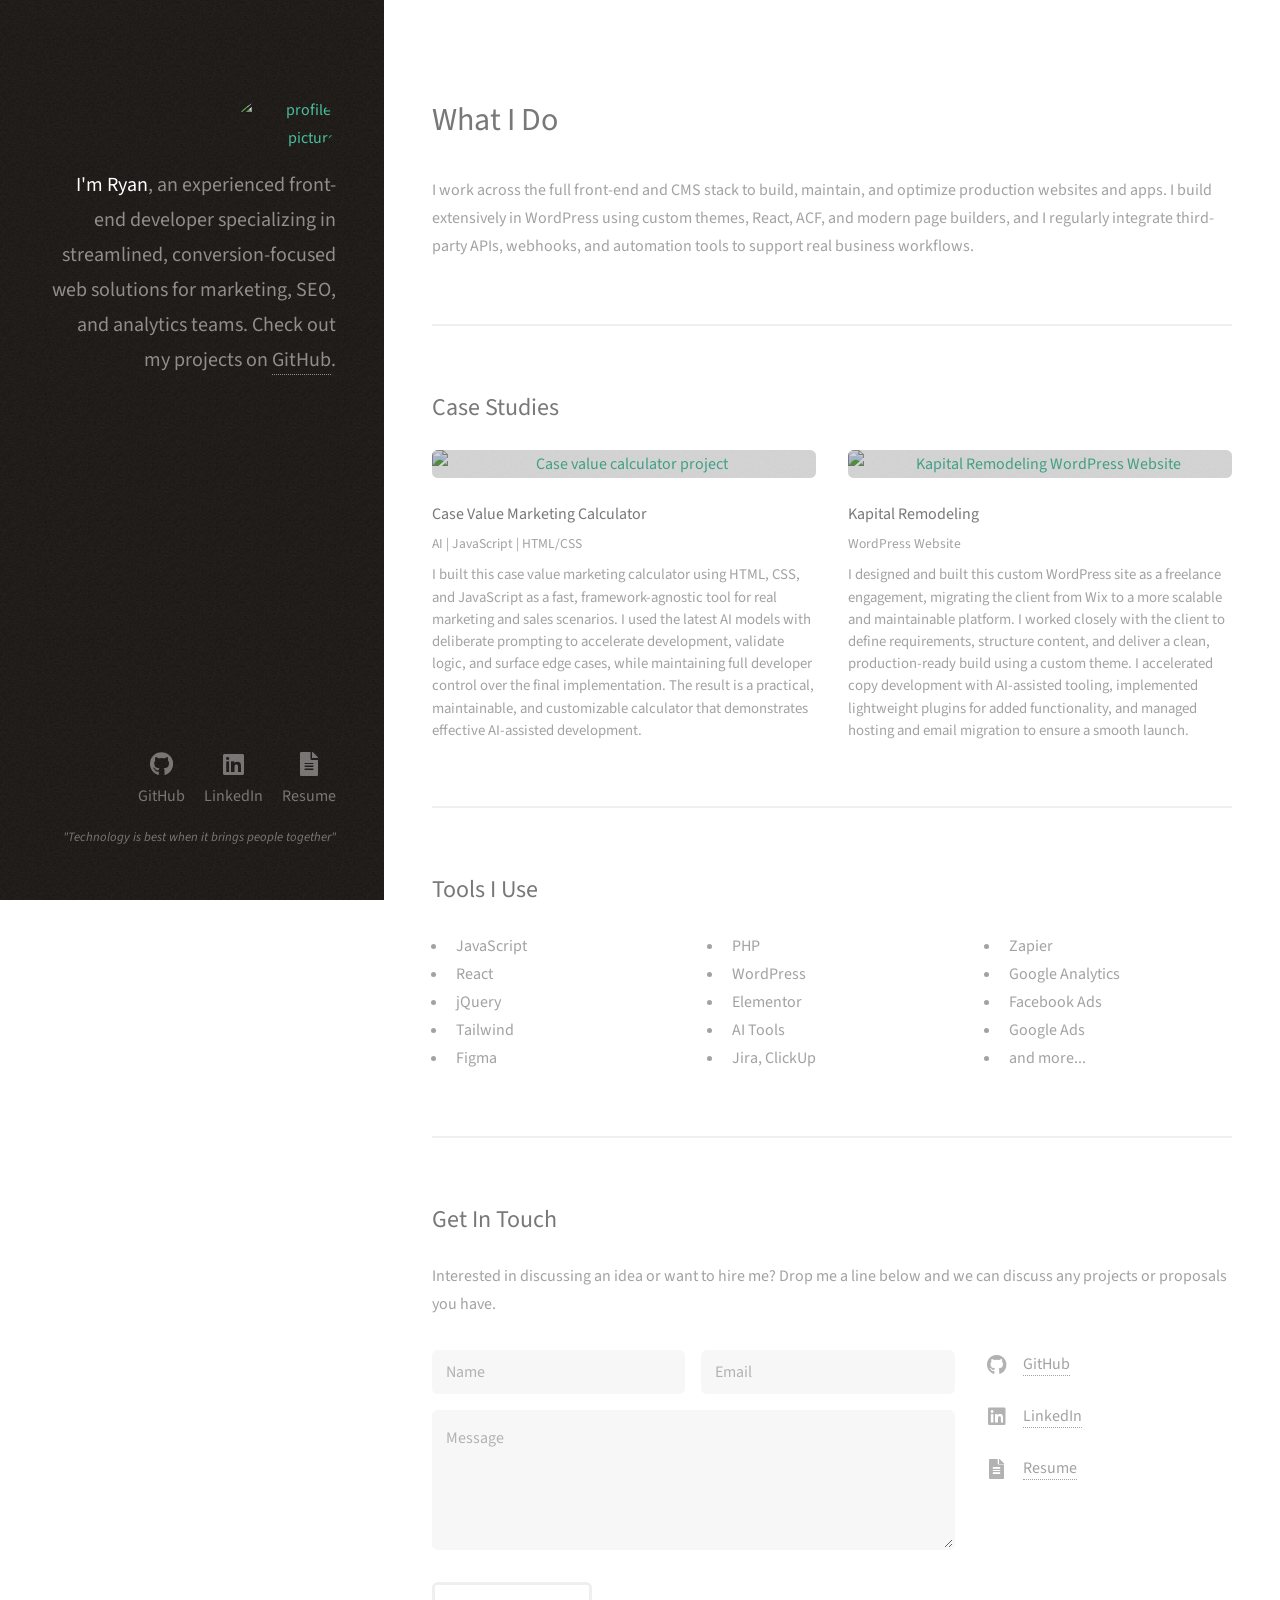
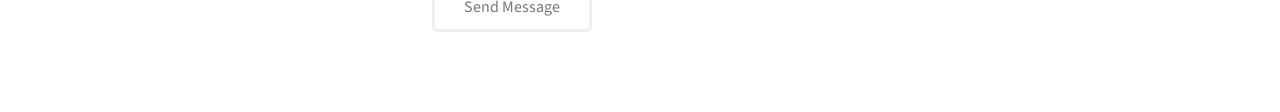
==== index.html @ 962901e9 "initial commit" ====
<!DOCTYPE HTML>
<html>
	<head>
		<title>Ryan Then | Web Development Expertise</title>
		<meta charset="utf-8" />
		<meta name="viewport" content="width=device-width, initial-scale=1, user-scalable=no" />
		<link rel="stylesheet" href="assets/css/main.css" />
	</head>
	<body class="is-preload">

	<!-- Header -->
		<header id="header">
			<div class="inner">
				<a href="#" class="image avatar"><img src="images/fulls/avatar-ryan-then.jpg" alt="profile-picture" /></a>
				<h1><strong>I'm Ryan</strong>, an experienced front-end developer specializing in streamlined, conversion-focused web solutions for marketing, SEO, and analytics teams. Check out my projects on <a href="https://github.com/RyanThen" target="_blank">GitHub</a>.</h1>
			</div>
		</header>

	<!-- Main -->
		<div id="main">

			<!-- One -->
				<section id="one">
					<header class="major">
						<h2>What I Do</h2>
					</header>
					<p>I work across the full front-end and CMS stack to build, maintain, and optimize production websites and apps. I build extensively in WordPress using custom themes, React, ACF, and modern page builders, and I regularly integrate third-party APIs, webhooks, and automation tools to support real business workflows.</p>
					<p style="display: none;">Beyond development, I collaborate closely with marketing and SEO teams, using tools like Google Analytics, Ads platforms, and CRM systems to support conversion-driven initiatives, while relying on modern design, project management, and AI tools to move quickly.</p>
					<ul style="display: none;" class="actions">
						<li><a href="#" class="button">Learn More</a></li>
					</ul>
				</section>

			<!-- Two -->
				<section id="two">
					<h2>Case Studies</h2>
					<div class="row">
						<article class="col-6 col-12-xsmall work-item case-study-item">
							<a href="projects/case-value-marketing-calculator/index.html" class="image fit thumb" target="_blank"><img src="images/projects/case-value-marketing-calc-c.jpeg" alt="Case value calculator project" /></a>
							<h3>Case Value Marketing Calculator</h3>
							<p>AI | JavaScript | HTML/CSS</p>
							<p>I built this case value marketing calculator using HTML, CSS, and JavaScript as a fast, framework-agnostic tool for real marketing and sales scenarios. I used the latest AI models with deliberate prompting to accelerate development, validate logic, and surface edge cases, while maintaining full developer control over the final implementation. The result is a practical, maintainable, and customizable calculator that demonstrates effective AI-assisted development.</p>
						</article>
						<article class="col-6 col-12-xsmall work-item case-study-item">
							<a href="https://kapitalremodeling.com/" class="image fit thumb" target="_blank"><img src="images/projects/kapital-remodeling-homepage-c.png" alt="Kapital Remodeling WordPress Website"></a>
							<h3>Kapital Remodeling</h3>
							<p>WordPress Website</p>
							<p>I designed and built this custom WordPress site as a freelance engagement, migrating the client from Wix to a more scalable and maintainable platform. I worked closely with the client to define requirements, structure content, and deliver a clean, production-ready build using a custom theme. I accelerated copy development with AI-assisted tooling, implemented lightweight plugins for added functionality, and managed hosting and email migration to ensure a smooth launch.</p>
						</article>
					</div>
				</section>

			<!-- Three -->
				<section id="three">
					<h2>Tools I Use</h2>
					<div class="row">
						<article class="col-12">
							<ul class="three-col-lg tooling-list">
								<li>JavaScript</li>
								<li>React</li>
								<li>jQuery</li>
								<li>Tailwind</li>
								<li>Figma</li>
								<li>PHP</li>
								<li>WordPress</li>
								<li>Elementor</li>
								<li>AI Tools</li>
								<li>Jira, ClickUp</li>
								<li>Zapier</li>
								<li>Google Analytics</li>
								<li>Facebook Ads</li>
								<li>Google Ads</li>
								<li>and more...</li>
							</ul>
						</article>
					</div>
				</section>

			<!-- Four -->
				<section id="four" style="display: none;">
					<h2>Recent Dev Work</h2>
					<div class="row">
						<article class="col-6 col-12-xsmall work-item recent-work-item">
							<a href="https://github.com/RyanThen/My-Garden-Care" class="image fit thumb" target="_blank"><img src="images/projects/my-garden-wordpress-c.png" alt="My Garden Custom WordPress Theme"></a>
							<h3>My Garden Care</h3>
							<p>PHP | HTML5 | CSS3 | JS | APIs | ACF</p>
						</article>
					</div>
					<ul class="actions">
						<li><a href="https://github.com/RyanThen/" class="button" target="_blank">View My GitHub Profile</a></li>
					</ul>
				</section>

			<!-- Five -->
				<section id="five">
					<h2>Get In Touch</h2>
					<p>Interested in discussing an idea or want to hire me? Drop me a line below and we can discuss any projects or proposals you have.</p>
					<div class="row">
						<div class="col-8 col-12-small">
							<form method="post" action="#">
								<div class="row gtr-uniform gtr-50">
									<div class="col-6 col-12-xsmall"><input type="text" name="name" id="name" placeholder="Name" /></div>
									<div class="col-6 col-12-xsmall"><input type="email" name="email" id="email" placeholder="Email" /></div>
									<div class="col-12"><textarea name="message" id="message" placeholder="Message" rows="4"></textarea></div>
								</div>
							</form>
							<ul class="actions">
								<li><input type="submit" value="Send Message" /></li>
							</ul>
						</div>
						<div class="col-4 col-12-small">
							<ul class="labeled-icons">
								<li>
									<h3 class="icon brands fa-github"><span class="label">GitHub</span></h3>
									<a href="https://github.com/RyanThen" target="_blank">GitHub</a>
								</li>
								<li>
									<h3 class="icon brands fa-linkedin"><span class="label">LindedIn</span></h3>
									<a href="https://www.linkedin.com/in/ryan-then-0b850393/" target="_blank">LinkedIn</a>
								</li>
								<li>
									<h3 class="icon solid fa-file-alt"><span class="label">Resume</span></h3>
									<a href="images/pdf/Ryan-Then-Resume-For-Web.pdf" target="_blank">Resume</a>
								</li>
							</ul>
						</div>
					</div>
				</section>

		</div>

	<!-- Footer -->
		<footer id="footer">
			<div class="inner">
				<ul class="icons">
					<li><a href="https://github.com/RyanThen" class="icon brands fa-github" target="_blank"><span class="label">GitHub</span></a></li>
					<li><a href="https://www.linkedin.com/in/ryan-then-0b850393/" class="icon brands fa-linkedin" target="_blank"><span class="label">LinkedIn</span></a></li>
					<li><a href="images/pdf/Ryan-Then-Resume-For-Web.pdf" class="icon solid fa-file-alt" target="_blank"><span class="label">Resume</span></a></li>
				</ul>
				<ul class="copyright">
					<li><em>"Technology is best when it brings people together"</em></li>
					<li style="display: none;">&copy; Ryan Then</li>
					<li style="display: none;">View my <a href="/business-card/" target="_blank">digital business card</a></li>
				</ul>
			</div>
		</footer>

	<!-- Scripts -->
		<script src="assets/js/jquery.min.js"></script>
		<script src="assets/js/jquery.poptrox.min.js"></script>
		<script src="assets/js/browser.min.js"></script>
		<script src="assets/js/breakpoints.min.js"></script>
		<script src="assets/js/util.js"></script>
		<script src="assets/js/main.js"></script>

	</body>
</html>
---- assets/css/main.css ----
@import url("fontawesome-all.min.css");
@import url("https://fonts.googleapis.com/css?family=Source+Sans+Pro:400,400italic");

/*
	Strata by HTML5 UP
	html5up.net | @ajlkn
	Free for personal and commercial use under the CCA 3.0 license (html5up.net/license)
*/

html, body, div, span, applet, object,
iframe, h1, h2, h3, h4, h5, h6, p, blockquote,
pre, a, abbr, acronym, address, big, cite,
code, del, dfn, em, img, ins, kbd, q, s, samp,
small, strike, strong, sub, sup, tt, var, b,
u, i, center, dl, dt, dd, ol, ul, li, fieldset,
form, label, legend, table, caption, tbody,
tfoot, thead, tr, th, td, article, aside,
canvas, details, embed, figure, figcaption,
footer, header, hgroup, menu, nav, output, ruby,
section, summary, time, mark, audio, video {
	margin: 0;
	padding: 0;
	border: 0;
	font-size: 100%;
	font: inherit;
	vertical-align: baseline;}

article, aside, details, figcaption, figure,
footer, header, hgroup, menu, nav, section {
	display: block;}

body {
	line-height: 1;
}

ol, ul {
	list-style: none;
}

blockquote, q {
	quotes: none;
}

	blockquote:before, blockquote:after, q:before, q:after {
		content: '';
		content: none;
	}

table {
	border-collapse: collapse;
	border-spacing: 0;
}

body {
	-webkit-text-size-adjust: none;
}

mark {
	background-color: transparent;
	color: inherit;
}

input::-moz-focus-inner {
	border: 0;
	padding: 0;
}

input, select, textarea {
	-moz-appearance: none;
	-webkit-appearance: none;
	-ms-appearance: none;
	appearance: none;
}

/* Basic */

	html {
		box-sizing: border-box;
	}

	*, *:before, *:after {
		box-sizing: inherit;
	}

	body {
		background: #fff;
	}

		body.is-preload *, body.is-preload *:before, body.is-preload *:after {
			-moz-animation: none !important;
			-webkit-animation: none !important;
			-ms-animation: none !important;
			animation: none !important;
			-moz-transition: none !important;
			-webkit-transition: none !important;
			-ms-transition: none !important;
			transition: none !important;
		}

	body, input, select, textarea {
		color: #a2a2a2;
		font-family: "Source Sans Pro", Helvetica, sans-serif;
		font-size: 16pt;
		font-weight: 400;
		line-height: 1.75em;
	}

	a {
		-moz-transition: color 0.2s ease-in-out, border-color 0.2s ease-in-out;
		-webkit-transition: color 0.2s ease-in-out, border-color 0.2s ease-in-out;
		-ms-transition: color 0.2s ease-in-out, border-color 0.2s ease-in-out;
		transition: color 0.2s ease-in-out, border-color 0.2s ease-in-out;
		border-bottom: dotted 1px;
		color: #49bf9d;
		text-decoration: none;
	}

		a:hover {
			border-bottom-color: transparent;
			color: #49bf9d !important;
			text-decoration: none;
		}

	strong, b {
		color: #787878;
		font-weight: 400;
	}

	em, i {
		font-style: italic;
	}

	p {
		margin: 0 0 2em 0;
	}

	h1, h2, h3, h4, h5, h6 {
		color: #787878;
		font-weight: 400;
		line-height: 1em;
		margin: 0 0 1em 0;
	}

		h1 a, h2 a, h3 a, h4 a, h5 a, h6 a {
			color: inherit;
			text-decoration: none;
		}

	h1 {
		font-size: 2em;
		line-height: 1.5em;
	}

	h2 {
		font-size: 1.5em;
		line-height: 1.5em;
	}

	h3 {
		font-size: 1.25em;
		line-height: 1.5em;
	}

	h4 {
		font-size: 1.1em;
		line-height: 1.5em;
	}

	h5 {
		font-size: 0.9em;
		line-height: 1.5em;
	}

	h6 {
		font-size: 0.7em;
		line-height: 1.5em;
	}

	sub {
		font-size: 0.8em;
		position: relative;
		top: 0.5em;
	}

	sup {
		font-size: 0.8em;
		position: relative;
		top: -0.5em;
	}

	hr {
		border: 0;
		border-bottom: solid 2px #efefef;
		margin: 2em 0;
	}

		hr.major {
			margin: 3em 0;
		}

	blockquote {
		border-left: solid 6px #efefef;
		font-style: italic;
		margin: 0 0 2em 0;
		padding: 0.5em 0 0.5em 1.5em;
	}

	code {
		background: #f7f7f7;
		border-radius: 0.35em;
		border: solid 2px #efefef;
		font-family: "Courier New", monospace;
		font-size: 0.9em;
		margin: 0 0.25em;
		padding: 0.25em 0.65em;
	}

	pre {
		-webkit-overflow-scrolling: touch;
		font-family: "Courier New", monospace;
		font-size: 0.9em;
		margin: 0 0 2em 0;
	}

		pre code {
			display: block;
			line-height: 1.75em;
			padding: 1em 1.5em;
			overflow-x: auto;
		}

	.align-left {
		text-align: left;
	}

	.align-center {
		text-align: center;
	}

	.align-right {
		text-align: right;
	}

/* Container */

	.container {
		margin: 0 auto;
		max-width: calc(100% - 4em);
		width: 100%;
	}

		.container.xsmall {
			width: 25%;
		}

		.container.small {
			width: 50%;
		}

		.container.medium {
			width: 75%;
		}

		.container.large {
			width: 125%;
		}

		.container.xlarge {
			width: 150%;
		}

		.container.max {
			width: 100%;
		}

		@media screen and (max-width: 980px) {

			.container {
				width: 100% !important;
				max-width: 100% !important;
			}

		}

		@media screen and (max-width: 480px) {

			.container {
				max-width: calc(100% - 3em);
			}

		}

/* Row */

	.row {
		display: flex;
		flex-wrap: wrap;
		box-sizing: border-box;
		align-items: stretch;
	}

		.row > * {
			box-sizing: border-box;
		}

		.row.gtr-uniform > * > :last-child {
			margin-bottom: 0;
		}

		.row.aln-left {
			justify-content: flex-start;
		}

		.row.aln-center {
			justify-content: center;
		}

		.row.aln-right {
			justify-content: flex-end;
		}

		.row.aln-top {
			align-items: flex-start;
		}

		.row.aln-middle {
			align-items: center;
		}

		.row.aln-bottom {
			align-items: flex-end;
		}

		.row > .imp {
			order: -1;
		}

		.row > .col-1 {
			width: 8.33333%;
		}

		.row > .off-1 {
			margin-left: 8.33333%;
		}

		.row > .col-2 {
			width: 16.66667%;
		}

		.row > .off-2 {
			margin-left: 16.66667%;
		}

		.row > .col-3 {
			width: 25%;
		}

		.row > .off-3 {
			margin-left: 25%;
		}

		.row > .col-4 {
			width: 33.33333%;
		}

		.row > .off-4 {
			margin-left: 33.33333%;
		}

		.row > .col-5 {
			width: 41.66667%;
		}

		.row > .off-5 {
			margin-left: 41.66667%;
		}

		.row > .col-6 {
			width: 50%;
		}

		.row > .off-6 {
			margin-left: 50%;
		}

		.row > .col-7 {
			width: 58.33333%;
		}

		.row > .off-7 {
			margin-left: 58.33333%;
		}

		.row > .col-8 {
			width: 66.66667%;
		}

		.row > .off-8 {
			margin-left: 66.66667%;
		}

		.row > .col-9 {
			width: 75%;
		}

		.row > .off-9 {
			margin-left: 75%;
		}

		.row > .col-10 {
			width: 83.33333%;
		}

		.row > .off-10 {
			margin-left: 83.33333%;
		}

		.row > .col-11 {
			width: 91.66667%;
		}

		.row > .off-11 {
			margin-left: 91.66667%;
		}

		.row > .col-12 {
			width: 100%;
		}

		.row > .off-12 {
			margin-left: 100%;
		}

		.row.gtr-0 {
			margin-top: 0;
			margin-left: 0em;
		}

			.row.gtr-0 > * {
				padding: 0 0 0 0em;
			}

			.row.gtr-0.gtr-uniform {
				margin-top: 0em;
			}

				.row.gtr-0.gtr-uniform > * {
					padding-top: 0em;
				}

		.row.gtr-25 {
			margin-top: 0;
			margin-left: -0.625em;
		}

			.row.gtr-25 > * {
				padding: 0 0 0 0.625em;
			}

			.row.gtr-25.gtr-uniform {
				margin-top: -0.625em;
			}

				.row.gtr-25.gtr-uniform > * {
					padding-top: 0.625em;
				}

		.row.gtr-50 {
			margin-top: 0;
			margin-left: -1.25em;
		}

			.row.gtr-50 > * {
				padding: 0 0 0 1.25em;
			}

			.row.gtr-50.gtr-uniform {
				margin-top: -1.25em;
			}

				.row.gtr-50.gtr-uniform > * {
					padding-top: 1.25em;
				}

		.row {
			margin-top: 0;
			margin-left: -2.5em;
		}

			.row > * {
				padding: 0 0 0 2.5em;
			}

			.row.gtr-uniform {
				margin-top: -2.5em;
			}

				.row.gtr-uniform > * {
					padding-top: 2.5em;
				}

		.row.gtr-150 {
			margin-top: 0;
			margin-left: -3.75em;
		}

			.row.gtr-150 > * {
				padding: 0 0 0 3.75em;
			}

			.row.gtr-150.gtr-uniform {
				margin-top: -3.75em;
			}

				.row.gtr-150.gtr-uniform > * {
					padding-top: 3.75em;
				}

		.row.gtr-200 {
			margin-top: 0;
			margin-left: -5em;
		}

			.row.gtr-200 > * {
				padding: 0 0 0 5em;
			}

			.row.gtr-200.gtr-uniform {
				margin-top: -5em;
			}

				.row.gtr-200.gtr-uniform > * {
					padding-top: 5em;
				}

		@media screen and (max-width: 1800px) {

			.row {
				display: flex;
				flex-wrap: wrap;
				box-sizing: border-box;
				align-items: stretch;
			}

				.row > * {
					box-sizing: border-box;
				}

				.row.gtr-uniform > * > :last-child {
					margin-bottom: 0;
				}

				.row.aln-left {
					justify-content: flex-start;
				}

				.row.aln-center {
					justify-content: center;
				}

				.row.aln-right {
					justify-content: flex-end;
				}

				.row.aln-top {
					align-items: flex-start;
				}

				.row.aln-middle {
					align-items: center;
				}

				.row.aln-bottom {
					align-items: flex-end;
				}

				.row > .imp-xlarge {
					order: -1;
				}

				.row > .col-1-xlarge {
					width: 8.33333%;
				}

				.row > .off-1-xlarge {
					margin-left: 8.33333%;
				}

				.row > .col-2-xlarge {
					width: 16.66667%;
				}

				.row > .off-2-xlarge {
					margin-left: 16.66667%;
				}

				.row > .col-3-xlarge {
					width: 25%;
				}

				.row > .off-3-xlarge {
					margin-left: 25%;
				}

				.row > .col-4-xlarge {
					width: 33.33333%;
				}

				.row > .off-4-xlarge {
					margin-left: 33.33333%;
				}

				.row > .col-5-xlarge {
					width: 41.66667%;
				}

				.row > .off-5-xlarge {
					margin-left: 41.66667%;
				}

				.row > .col-6-xlarge {
					width: 50%;
				}

				.row > .off-6-xlarge {
					margin-left: 50%;
				}

				.row > .col-7-xlarge {
					width: 58.33333%;
				}

				.row > .off-7-xlarge {
					margin-left: 58.33333%;
				}

				.row > .col-8-xlarge {
					width: 66.66667%;
				}

				.row > .off-8-xlarge {
					margin-left: 66.66667%;
				}

				.row > .col-9-xlarge {
					width: 75%;
				}

				.row > .off-9-xlarge {
					margin-left: 75%;
				}

				.row > .col-10-xlarge {
					width: 83.33333%;
				}

				.row > .off-10-xlarge {
					margin-left: 83.33333%;
				}

				.row > .col-11-xlarge {
					width: 91.66667%;
				}

				.row > .off-11-xlarge {
					margin-left: 91.66667%;
				}

				.row > .col-12-xlarge {
					width: 100%;
				}

				.row > .off-12-xlarge {
					margin-left: 100%;
				}

				.row.gtr-0 {
					margin-top: 0;
					margin-left: 0em;
				}

					.row.gtr-0 > * {
						padding: 0 0 0 0em;
					}

					.row.gtr-0.gtr-uniform {
						margin-top: 0em;
					}

						.row.gtr-0.gtr-uniform > * {
							padding-top: 0em;
						}

				.row.gtr-25 {
					margin-top: 0;
					margin-left: -0.625em;
				}

					.row.gtr-25 > * {
						padding: 0 0 0 0.625em;
					}

					.row.gtr-25.gtr-uniform {
						margin-top: -0.625em;
					}

						.row.gtr-25.gtr-uniform > * {
							padding-top: 0.625em;
						}

				.row.gtr-50 {
					margin-top: 0;
					margin-left: -1.25em;
				}

					.row.gtr-50 > * {
						padding: 0 0 0 1.25em;
					}

					.row.gtr-50.gtr-uniform {
						margin-top: -1.25em;
					}

						.row.gtr-50.gtr-uniform > * {
							padding-top: 1.25em;
						}

				.row {
					margin-top: 0;
					margin-left: -2.5em;
				}

					.row > * {
						padding: 0 0 0 2.5em;
					}

					.row.gtr-uniform {
						margin-top: -2.5em;
					}

						.row.gtr-uniform > * {
							padding-top: 2.5em;
						}

				.row.gtr-150 {
					margin-top: 0;
					margin-left: -3.75em;
				}

					.row.gtr-150 > * {
						padding: 0 0 0 3.75em;
					}

					.row.gtr-150.gtr-uniform {
						margin-top: -3.75em;
					}

						.row.gtr-150.gtr-uniform > * {
							padding-top: 3.75em;
						}

				.row.gtr-200 {
					margin-top: 0;
					margin-left: -5em;
				}

					.row.gtr-200 > * {
						padding: 0 0 0 5em;
					}

					.row.gtr-200.gtr-uniform {
						margin-top: -5em;
					}

						.row.gtr-200.gtr-uniform > * {
							padding-top: 5em;
						}

		}

		@media screen and (max-width: 1280px) {

			.row {
				display: flex;
				flex-wrap: wrap;
				box-sizing: border-box;
				align-items: stretch;
			}

				.row > * {
					box-sizing: border-box;
				}

				.row.gtr-uniform > * > :last-child {
					margin-bottom: 0;
				}

				.row.aln-left {
					justify-content: flex-start;
				}

				.row.aln-center {
					justify-content: center;
				}

				.row.aln-right {
					justify-content: flex-end;
				}

				.row.aln-top {
					align-items: flex-start;
				}

				.row.aln-middle {
					align-items: center;
				}

				.row.aln-bottom {
					align-items: flex-end;
				}

				.row > .imp-large {
					order: -1;
				}

				.row > .col-1-large {
					width: 8.33333%;
				}

				.row > .off-1-large {
					margin-left: 8.33333%;
				}

				.row > .col-2-large {
					width: 16.66667%;
				}

				.row > .off-2-large {
					margin-left: 16.66667%;
				}

				.row > .col-3-large {
					width: 25%;
				}

				.row > .off-3-large {
					margin-left: 25%;
				}

				.row > .col-4-large {
					width: 33.33333%;
				}

				.row > .off-4-large {
					margin-left: 33.33333%;
				}

				.row > .col-5-large {
					width: 41.66667%;
				}

				.row > .off-5-large {
					margin-left: 41.66667%;
				}

				.row > .col-6-large {
					width: 50%;
				}

				.row > .off-6-large {
					margin-left: 50%;
				}

				.row > .col-7-large {
					width: 58.33333%;
				}

				.row > .off-7-large {
					margin-left: 58.33333%;
				}

				.row > .col-8-large {
					width: 66.66667%;
				}

				.row > .off-8-large {
					margin-left: 66.66667%;
				}

				.row > .col-9-large {
					width: 75%;
				}

				.row > .off-9-large {
					margin-left: 75%;
				}

				.row > .col-10-large {
					width: 83.33333%;
				}

				.row > .off-10-large {
					margin-left: 83.33333%;
				}

				.row > .col-11-large {
					width: 91.66667%;
				}

				.row > .off-11-large {
					margin-left: 91.66667%;
				}

				.row > .col-12-large {
					width: 100%;
				}

				.row > .off-12-large {
					margin-left: 100%;
				}

				.row.gtr-0 {
					margin-top: 0;
					margin-left: 0em;
				}

					.row.gtr-0 > * {
						padding: 0 0 0 0em;
					}

					.row.gtr-0.gtr-uniform {
						margin-top: 0em;
					}

						.row.gtr-0.gtr-uniform > * {
							padding-top: 0em;
						}

				.row.gtr-25 {
					margin-top: 0;
					margin-left: -0.5em;
				}

					.row.gtr-25 > * {
						padding: 0 0 0 0.5em;
					}

					.row.gtr-25.gtr-uniform {
						margin-top: -0.5em;
					}

						.row.gtr-25.gtr-uniform > * {
							padding-top: 0.5em;
						}

				.row.gtr-50 {
					margin-top: 0;
					margin-left: -1em;
				}

					.row.gtr-50 > * {
						padding: 0 0 0 1em;
					}

					.row.gtr-50.gtr-uniform {
						margin-top: -1em;
					}

						.row.gtr-50.gtr-uniform > * {
							padding-top: 1em;
						}

				.row {
					margin-top: 0;
					margin-left: -2em;
				}

					.row > * {
						padding: 0 0 0 2em;
					}

					.row.gtr-uniform {
						margin-top: -2em;
					}

						.row.gtr-uniform > * {
							padding-top: 2em;
						}

				.row.gtr-150 {
					margin-top: 0;
					margin-left: -3em;
				}

					.row.gtr-150 > * {
						padding: 0 0 0 3em;
					}

					.row.gtr-150.gtr-uniform {
						margin-top: -3em;
					}

						.row.gtr-150.gtr-uniform > * {
							padding-top: 3em;
						}

				.row.gtr-200 {
					margin-top: 0;
					margin-left: -4em;
				}

					.row.gtr-200 > * {
						padding: 0 0 0 4em;
					}

					.row.gtr-200.gtr-uniform {
						margin-top: -4em;
					}

						.row.gtr-200.gtr-uniform > * {
							padding-top: 4em;
						}

		}

		@media screen and (max-width: 980px) {

			.row {
				display: flex;
				flex-wrap: wrap;
				box-sizing: border-box;
				align-items: stretch;
			}

				.row > * {
					box-sizing: border-box;
				}

				.row.gtr-uniform > * > :last-child {
					margin-bottom: 0;
				}

				.row.aln-left {
					justify-content: flex-start;
				}

				.row.aln-center {
					justify-content: center;
				}

				.row.aln-right {
					justify-content: flex-end;
				}

				.row.aln-top {
					align-items: flex-start;
				}

				.row.aln-middle {
					align-items: center;
				}

				.row.aln-bottom {
					align-items: flex-end;
				}

				.row > .imp-medium {
					order: -1;
				}

				.row > .col-1-medium {
					width: 8.33333%;
				}

				.row > .off-1-medium {
					margin-left: 8.33333%;
				}

				.row > .col-2-medium {
					width: 16.66667%;
				}

				.row > .off-2-medium {
					margin-left: 16.66667%;
				}

				.row > .col-3-medium {
					width: 25%;
				}

				.row > .off-3-medium {
					margin-left: 25%;
				}

				.row > .col-4-medium {
					width: 33.33333%;
				}

				.row > .off-4-medium {
					margin-left: 33.33333%;
				}

				.row > .col-5-medium {
					width: 41.66667%;
				}

				.row > .off-5-medium {
					margin-left: 41.66667%;
				}

				.row > .col-6-medium {
					width: 50%;
				}

				.row > .off-6-medium {
					margin-left: 50%;
				}

				.row > .col-7-medium {
					width: 58.33333%;
				}

				.row > .off-7-medium {
					margin-left: 58.33333%;
				}

				.row > .col-8-medium {
					width: 66.66667%;
				}

				.row > .off-8-medium {
					margin-left: 66.66667%;
				}

				.row > .col-9-medium {
					width: 75%;
				}

				.row > .off-9-medium {
					margin-left: 75%;
				}

				.row > .col-10-medium {
					width: 83.33333%;
				}

				.row > .off-10-medium {
					margin-left: 83.33333%;
				}

				.row > .col-11-medium {
					width: 91.66667%;
				}

				.row > .off-11-medium {
					margin-left: 91.66667%;
				}

				.row > .col-12-medium {
					width: 100%;
				}

				.row > .off-12-medium {
					margin-left: 100%;
				}

				.row.gtr-0 {
					margin-top: 0;
					margin-left: 0em;
				}

					.row.gtr-0 > * {
						padding: 0 0 0 0em;
					}

					.row.gtr-0.gtr-uniform {
						margin-top: 0em;
					}

						.row.gtr-0.gtr-uniform > * {
							padding-top: 0em;
						}

				.row.gtr-25 {
					margin-top: 0;
					margin-left: -0.5em;
				}

					.row.gtr-25 > * {
						padding: 0 0 0 0.5em;
					}

					.row.gtr-25.gtr-uniform {
						margin-top: -0.5em;
					}

						.row.gtr-25.gtr-uniform > * {
							padding-top: 0.5em;
						}

				.row.gtr-50 {
					margin-top: 0;
					margin-left: -1em;
				}

					.row.gtr-50 > * {
						padding: 0 0 0 1em;
					}

					.row.gtr-50.gtr-uniform {
						margin-top: -1em;
					}

						.row.gtr-50.gtr-uniform > * {
							padding-top: 1em;
						}

				.row {
					margin-top: 0;
					margin-left: -2em;
				}

					.row > * {
						padding: 0 0 0 2em;
					}

					.row.gtr-uniform {
						margin-top: -2em;
					}

						.row.gtr-uniform > * {
							padding-top: 2em;
						}

				.row.gtr-150 {
					margin-top: 0;
					margin-left: -3em;
				}

					.row.gtr-150 > * {
						padding: 0 0 0 3em;
					}

					.row.gtr-150.gtr-uniform {
						margin-top: -3em;
					}

						.row.gtr-150.gtr-uniform > * {
							padding-top: 3em;
						}

				.row.gtr-200 {
					margin-top: 0;
					margin-left: -4em;
				}

					.row.gtr-200 > * {
						padding: 0 0 0 4em;
					}

					.row.gtr-200.gtr-uniform {
						margin-top: -4em;
					}

						.row.gtr-200.gtr-uniform > * {
							padding-top: 4em;
						}

		}

		@media screen and (max-width: 736px) {

			.row {
				display: flex;
				flex-wrap: wrap;
				box-sizing: border-box;
				align-items: stretch;
			}

				.row > * {
					box-sizing: border-box;
				}

				.row.gtr-uniform > * > :last-child {
					margin-bottom: 0;
				}

				.row.aln-left {
					justify-content: flex-start;
				}

				.row.aln-center {
					justify-content: center;
				}

				.row.aln-right {
					justify-content: flex-end;
				}

				.row.aln-top {
					align-items: flex-start;
				}

				.row.aln-middle {
					align-items: center;
				}

				.row.aln-bottom {
					align-items: flex-end;
				}

				.row > .imp-small {
					order: -1;
				}

				.row > .col-1-small {
					width: 8.33333%;
				}

				.row > .off-1-small {
					margin-left: 8.33333%;
				}

				.row > .col-2-small {
					width: 16.66667%;
				}

				.row > .off-2-small {
					margin-left: 16.66667%;
				}

				.row > .col-3-small {
					width: 25%;
				}

				.row > .off-3-small {
					margin-left: 25%;
				}

				.row > .col-4-small {
					width: 33.33333%;
				}

				.row > .off-4-small {
					margin-left: 33.33333%;
				}

				.row > .col-5-small {
					width: 41.66667%;
				}

				.row > .off-5-small {
					margin-left: 41.66667%;
				}

				.row > .col-6-small {
					width: 50%;
				}

				.row > .off-6-small {
					margin-left: 50%;
				}

				.row > .col-7-small {
					width: 58.33333%;
				}

				.row > .off-7-small {
					margin-left: 58.33333%;
				}

				.row > .col-8-small {
					width: 66.66667%;
				}

				.row > .off-8-small {
					margin-left: 66.66667%;
				}

				.row > .col-9-small {
					width: 75%;
				}

				.row > .off-9-small {
					margin-left: 75%;
				}

				.row > .col-10-small {
					width: 83.33333%;
				}

				.row > .off-10-small {
					margin-left: 83.33333%;
				}

				.row > .col-11-small {
					width: 91.66667%;
				}

				.row > .off-11-small {
					margin-left: 91.66667%;
				}

				.row > .col-12-small {
					width: 100%;
				}

				.row > .off-12-small {
					margin-left: 100%;
				}

				.row.gtr-0 {
					margin-top: 0;
					margin-left: 0em;
				}

					.row.gtr-0 > * {
						padding: 0 0 0 0em;
					}

					.row.gtr-0.gtr-uniform {
						margin-top: 0em;
					}

						.row.gtr-0.gtr-uniform > * {
							padding-top: 0em;
						}

				.row.gtr-25 {
					margin-top: 0;
					margin-left: -0.375em;
				}

					.row.gtr-25 > * {
						padding: 0 0 0 0.375em;
					}

					.row.gtr-25.gtr-uniform {
						margin-top: -0.375em;
					}

						.row.gtr-25.gtr-uniform > * {
							padding-top: 0.375em;
						}

				.row.gtr-50 {
					margin-top: 0;
					margin-left: -0.75em;
				}

					.row.gtr-50 > * {
						padding: 0 0 0 0.75em;
					}

					.row.gtr-50.gtr-uniform {
						margin-top: -0.75em;
					}

						.row.gtr-50.gtr-uniform > * {
							padding-top: 0.75em;
						}

				.row {
					margin-top: 0;
					margin-left: -1.5em;
				}

					.row > * {
						padding: 0 0 0 1.5em;
					}

					.row.gtr-uniform {
						margin-top: -1.5em;
					}

						.row.gtr-uniform > * {
							padding-top: 1.5em;
						}

				.row.gtr-150 {
					margin-top: 0;
					margin-left: -2.25em;
				}

					.row.gtr-150 > * {
						padding: 0 0 0 2.25em;
					}

					.row.gtr-150.gtr-uniform {
						margin-top: -2.25em;
					}

						.row.gtr-150.gtr-uniform > * {
							padding-top: 2.25em;
						}

				.row.gtr-200 {
					margin-top: 0;
					margin-left: -3em;
				}

					.row.gtr-200 > * {
						padding: 0 0 0 3em;
					}

					.row.gtr-200.gtr-uniform {
						margin-top: -3em;
					}

						.row.gtr-200.gtr-uniform > * {
							padding-top: 3em;
						}

		}

		@media screen and (max-width: 480px) {

			.row {
				display: flex;
				flex-wrap: wrap;
				box-sizing: border-box;
				align-items: stretch;
			}

				.row > * {
					box-sizing: border-box;
				}

				.row.gtr-uniform > * > :last-child {
					margin-bottom: 0;
				}

				.row.aln-left {
					justify-content: flex-start;
				}

				.row.aln-center {
					justify-content: center;
				}

				.row.aln-right {
					justify-content: flex-end;
				}

				.row.aln-top {
					align-items: flex-start;
				}

				.row.aln-middle {
					align-items: center;
				}

				.row.aln-bottom {
					align-items: flex-end;
				}

				.row > .imp-xsmall {
					order: -1;
				}

				.row > .col-1-xsmall {
					width: 8.33333%;
				}

				.row > .off-1-xsmall {
					margin-left: 8.33333%;
				}

				.row > .col-2-xsmall {
					width: 16.66667%;
				}

				.row > .off-2-xsmall {
					margin-left: 16.66667%;
				}

				.row > .col-3-xsmall {
					width: 25%;
				}

				.row > .off-3-xsmall {
					margin-left: 25%;
				}

				.row > .col-4-xsmall {
					width: 33.33333%;
				}

				.row > .off-4-xsmall {
					margin-left: 33.33333%;
				}

				.row > .col-5-xsmall {
					width: 41.66667%;
				}

				.row > .off-5-xsmall {
					margin-left: 41.66667%;
				}

				.row > .col-6-xsmall {
					width: 50%;
				}

				.row > .off-6-xsmall {
					margin-left: 50%;
				}

				.row > .col-7-xsmall {
					width: 58.33333%;
				}

				.row > .off-7-xsmall {
					margin-left: 58.33333%;
				}

				.row > .col-8-xsmall {
					width: 66.66667%;
				}

				.row > .off-8-xsmall {
					margin-left: 66.66667%;
				}

				.row > .col-9-xsmall {
					width: 75%;
				}

				.row > .off-9-xsmall {
					margin-left: 75%;
				}

				.row > .col-10-xsmall {
					width: 83.33333%;
				}

				.row > .off-10-xsmall {
					margin-left: 83.33333%;
				}

				.row > .col-11-xsmall {
					width: 91.66667%;
				}

				.row > .off-11-xsmall {
					margin-left: 91.66667%;
				}

				.row > .col-12-xsmall {
					width: 100%;
				}

				.row > .off-12-xsmall {
					margin-left: 100%;
				}

				.row.gtr-0 {
					margin-top: 0;
					margin-left: 0em;
				}

					.row.gtr-0 > * {
						padding: 0 0 0 0em;
					}

					.row.gtr-0.gtr-uniform {
						margin-top: 0em;
					}

						.row.gtr-0.gtr-uniform > * {
							padding-top: 0em;
						}

				.row.gtr-25 {
					margin-top: 0;
					margin-left: -0.375em;
				}

					.row.gtr-25 > * {
						padding: 0 0 0 0.375em;
					}

					.row.gtr-25.gtr-uniform {
						margin-top: -0.375em;
					}

						.row.gtr-25.gtr-uniform > * {
							padding-top: 0.375em;
						}

				.row.gtr-50 {
					margin-top: 0;
					margin-left: -0.75em;
				}

					.row.gtr-50 > * {
						padding: 0 0 0 0.75em;
					}

					.row.gtr-50.gtr-uniform {
						margin-top: -0.75em;
					}

						.row.gtr-50.gtr-uniform > * {
							padding-top: 0.75em;
						}

				.row {
					margin-top: 0;
					margin-left: -1.5em;
				}

					.row > * {
						padding: 0 0 0 1.5em;
					}

					.row.gtr-uniform {
						margin-top: -1.5em;
					}

						.row.gtr-uniform > * {
							padding-top: 1.5em;
						}

				.row.gtr-150 {
					margin-top: 0;
					margin-left: -2.25em;
				}

					.row.gtr-150 > * {
						padding: 0 0 0 2.25em;
					}

					.row.gtr-150.gtr-uniform {
						margin-top: -2.25em;
					}

						.row.gtr-150.gtr-uniform > * {
							padding-top: 2.25em;
						}

				.row.gtr-200 {
					margin-top: 0;
					margin-left: -3em;
				}

					.row.gtr-200 > * {
						padding: 0 0 0 3em;
					}

					.row.gtr-200.gtr-uniform {
						margin-top: -3em;
					}

						.row.gtr-200.gtr-uniform > * {
							padding-top: 3em;
						}

		}

/* Section/Article */

	section.special, article.special {
		text-align: center;
	}

	header p {
		color: #b2b2b2;
		position: relative;
		margin: 0 0 1.5em 0;
	}

	header h2 + p {
		font-size: 1.25em;
		margin-top: -1em;
		line-height: 1.5em;
	}

	header h3 + p {
		font-size: 1.1em;
		margin-top: -0.8em;
		line-height: 1.5em;
	}

	header h4 + p,
	header h5 + p,
	header h6 + p {
		font-size: 0.9em;
		margin-top: -0.6em;
		line-height: 1.5em;
	}

	header.major h2 {
		font-size: 2em;
	}

/* Form */

	form {
		margin: 0 0 2em 0;
	}

	label {
		color: #787878;
		display: block;
		font-size: 0.9em;
		font-weight: 400;
		margin: 0 0 1em 0;
	}

	input[type="text"],
	input[type="password"],
	input[type="email"],
	select,
	textarea {
		-moz-appearance: none;
		-webkit-appearance: none;
		-ms-appearance: none;
		appearance: none;
		background: #f7f7f7;
		border-radius: 0.35em;
		border: solid 2px transparent;
		color: inherit;
		display: block;
		outline: 0;
		padding: 0 0.75em;
		text-decoration: none;
		width: 100%;
	}

		input[type="text"]:invalid,
		input[type="password"]:invalid,
		input[type="email"]:invalid,
		select:invalid,
		textarea:invalid {
			box-shadow: none;
		}

		input[type="text"]:focus,
		input[type="password"]:focus,
		input[type="email"]:focus,
		select:focus,
		textarea:focus {
			border-color: #49bf9d;
		}

	select {
		background-image: url("data:image/svg+xml;charset=utf8,%3Csvg xmlns='http://www.w3.org/2000/svg' width='40' height='40' preserveAspectRatio='none' viewBox='0 0 40 40'%3E%3Cpath d='M9.4,12.3l10.4,10.4l10.4-10.4c0.2-0.2,0.5-0.4,0.9-0.4c0.3,0,0.6,0.1,0.9,0.4l3.3,3.3c0.2,0.2,0.4,0.5,0.4,0.9 c0,0.4-0.1,0.6-0.4,0.9L20.7,31.9c-0.2,0.2-0.5,0.4-0.9,0.4c-0.3,0-0.6-0.1-0.9-0.4L4.3,17.3c-0.2-0.2-0.4-0.5-0.4-0.9 c0-0.4,0.1-0.6,0.4-0.9l3.3-3.3c0.2-0.2,0.5-0.4,0.9-0.4S9.1,12.1,9.4,12.3z' fill='%23dfdfdf' /%3E%3C/svg%3E");
		background-size: 1.25rem;
		background-repeat: no-repeat;
		background-position: calc(100% - 1rem) center;
		height: 2.75em;
		padding-right: 2.75em;
		text-overflow: ellipsis;
	}

		select option {
			color: #787878;
			background: #fff;
		}

		select:focus::-ms-value {
			background-color: transparent;
		}

		select::-ms-expand {
			display: none;
		}

	input[type="text"],
	input[type="password"],
	input[type="email"],
	select {
		height: 2.75em;
	}

	textarea {
		padding: 0.75em;
	}

	input[type="checkbox"],
	input[type="radio"] {
		-moz-appearance: none;
		-webkit-appearance: none;
		-ms-appearance: none;
		appearance: none;
		display: block;
		float: left;
		margin-right: -2em;
		opacity: 0;
		width: 1em;
		z-index: -1;
	}

		input[type="checkbox"] + label,
		input[type="radio"] + label {
			text-decoration: none;
			color: #a2a2a2;
			cursor: pointer;
			display: inline-block;
			font-size: 1em;
			font-weight: 400;
			padding-left: 2.4em;
			padding-right: 0.75em;
			position: relative;
		}

			input[type="checkbox"] + label:before,
			input[type="radio"] + label:before {
				-moz-osx-font-smoothing: grayscale;
				-webkit-font-smoothing: antialiased;
				display: inline-block;
				font-style: normal;
				font-variant: normal;
				text-rendering: auto;
				line-height: 1;
				text-transform: none !important;
				font-family: 'Font Awesome 5 Free';
				font-weight: 900;
			}

			input[type="checkbox"] + label:before,
			input[type="radio"] + label:before {
				background: #f7f7f7;
				border-radius: 0.35em;
				border: solid 2px transparent;
				content: '';
				display: inline-block;
				font-size: 0.8em;
				height: 2.0625em;
				left: 0;
				line-height: 1.85625em;
				position: absolute;
				text-align: center;
				top: 0;
				width: 2.0625em;
			}

		input[type="checkbox"]:checked + label:before,
		input[type="radio"]:checked + label:before {
			background: #787878;
			border-color: #787878;
			color: #fff;
			content: '\f00c';
		}

		input[type="checkbox"]:focus + label:before,
		input[type="radio"]:focus + label:before {
			border-color: #49bf9d;
		}

	input[type="checkbox"] + label:before {
		border-radius: 0.35em;
	}

	input[type="radio"] + label:before {
		border-radius: 100%;
	}

	::-webkit-input-placeholder {
		color: #b2b2b2 !important;
		opacity: 1.0;
	}

	:-moz-placeholder {
		color: #b2b2b2 !important;
		opacity: 1.0;
	}

	::-moz-placeholder {
		color: #b2b2b2 !important;
		opacity: 1.0;
	}

	:-ms-input-placeholder {
		color: #b2b2b2 !important;
		opacity: 1.0;
	}

/* Box */

	.box {
		border-radius: 0.35em;
		border: solid 2px #efefef;
		margin-bottom: 2em;
		padding: 1.5em;
	}

		.box > :last-child,
		.box > :last-child > :last-child,
		.box > :last-child > :last-child > :last-child {
			margin-bottom: 0;
		}

		.box.alt {
			border: 0;
			border-radius: 0;
			padding: 0;
		}

/* Icon */

	.icon {
		text-decoration: none;
		border-bottom: none;
		position: relative;
	}

		.icon:before {
			-moz-osx-font-smoothing: grayscale;
			-webkit-font-smoothing: antialiased;
			display: inline-block;
			font-style: normal;
			font-variant: normal;
			text-rendering: auto;
			line-height: 1;
			text-transform: none !important;
			font-family: 'Font Awesome 5 Free';
			font-weight: 400;
		}

		.icon > .label {
			display: none;
		}

		.icon:before {
			line-height: inherit;
		}

		.icon.solid:before {
			font-weight: 900;
		}

		.icon.brands:before {
			font-family: 'Font Awesome 5 Brands';
		}

/* Image */

	.image {
		border-radius: 0.35em;
		border: 0;
		display: inline-block;
		position: relative;
	}

		.image:before {
			-moz-transition: opacity 0.2s ease-in-out;
			-webkit-transition: opacity 0.2s ease-in-out;
			-ms-transition: opacity 0.2s ease-in-out;
			transition: opacity 0.2s ease-in-out;
			background: url("images/overlay.png");
			border-radius: 0.35em;
			content: '';
			display: block;
			height: 100%;
			left: 0;
			opacity: 0.5;
			position: absolute;
			top: 0;
			width: 100%;
		}

		.image.thumb {
			text-align: center;
		}

			.image.thumb:after {
				-moz-transition: opacity 0.2s ease-in-out;
				-webkit-transition: opacity 0.2s ease-in-out;
				-ms-transition: opacity 0.2s ease-in-out;
				transition: opacity 0.2s ease-in-out;
				border-radius: 0.35em;
				border: solid 3px rgba(255, 255, 255, 0.5);
				color: #fff;
				content: 'View';
				display: inline-block;
				font-size: 0.8em;
				font-weight: 400;
				left: 50%;
				line-height: 2.25em;
				margin: -1.25em 0 0 -3em;
				opacity: 0;
				padding: 0 1.5em;
				position: absolute;
				text-align: center;
				text-decoration: none;
				top: 50%;
				white-space: nowrap;
			}

			.image.thumb:hover:after {
				opacity: 1.0;
			}

			.image.thumb:hover:before {
				background: url("images/overlay.png"), url("images/overlay.png");
				opacity: 1.0;
			}

		.image img {
			border-radius: 0.35em;
			display: block;
		}

		.image.left {
			float: left;
			margin: 0 1.5em 1em 0;
			top: 0.25em;
		}

		.image.right {
			float: right;
			margin: 0 0 1em 1.5em;
			top: 0.25em;
		}

		.image.left, .image.right {
			max-width: 40%;
		}

			.image.left img, .image.right img {
				width: 100%;
			}

		.image.fit {
			display: block;
			margin: 0 0 2em 0;
			width: 100%;
		}

			.image.fit img {
				width: 100%;
			}

		.image.avatar {
			border-radius: 100%;
		}

			.image.avatar:before {
				display: none;
			}

			.image.avatar img {
				border-radius: 100%;
				width: 100%;
			}

/* List */

	ol {
		list-style: decimal;
		margin: 0 0 2em 0;
		padding-left: 1.25em;
	}

		ol li {
			padding-left: 0.25em;
		}

	ul {
		list-style: disc;
		margin: 0 0 2em 0;
		padding-left: 1em;
	}

		ul li {
			padding-left: 0.5em;
		}

		ul.alt {
			list-style: none;
			padding-left: 0;
		}

			ul.alt li {
				border-top: solid 2px #efefef;
				padding: 0.5em 0;
			}

				ul.alt li:first-child {
					border-top: 0;
					padding-top: 0;
				}

	dl {
		margin: 0 0 2em 0;
	}

/* Icons */

	ul.icons {
		cursor: default;
		list-style: none;
		padding-left: 0;
	}

		ul.icons li {
			display: inline-block;
			padding: 0 1em 0 0;
		}

			ul.icons li:last-child {
				padding-right: 0;
			}

			ul.icons li .icon:before {
				font-size: 1.5em;
			}

/* Labeled Icons */

	ul.labeled-icons {
		list-style: none;
		padding: 0;
	}

		ul.labeled-icons li {
			line-height: 1.75em;
			margin: 1.5em 0 0 0;
			padding-left: 2.25em;
			position: relative;
		}

			ul.labeled-icons li:first-child {
				margin-top: 0;
			}

			ul.labeled-icons li a {
				color: inherit;
			}

			ul.labeled-icons li h3 {
				color: #b2b2b2;
				left: 0;
				position: absolute;
				text-align: center;
				top: 0;
				width: 1em;
			}

/* Actions */

	ul.actions {
		display: -moz-flex;
		display: -webkit-flex;
		display: -ms-flex;
		display: flex;
		cursor: default;
		list-style: none;
		margin-left: -1em;
		padding-left: 0;
	}

		ul.actions li {
			padding: 0 0 0 1em;
			vertical-align: middle;
		}

		ul.actions.special {
			-moz-justify-content: center;
			-webkit-justify-content: center;
			-ms-justify-content: center;
			justify-content: center;
			width: 100%;
			margin-left: 0;
		}

			ul.actions.special li:first-child {
				padding-left: 0;
			}

		ul.actions.stacked {
			-moz-flex-direction: column;
			-webkit-flex-direction: column;
			-ms-flex-direction: column;
			flex-direction: column;
			margin-left: 0;
		}

			ul.actions.stacked li {
				padding: 1.3em 0 0 0;
			}

				ul.actions.stacked li:first-child {
					padding-top: 0;
				}

		ul.actions.fit {
			width: calc(100% + 1em);
		}

			ul.actions.fit li {
				-moz-flex-grow: 1;
				-webkit-flex-grow: 1;
				-ms-flex-grow: 1;
				flex-grow: 1;
				-moz-flex-shrink: 1;
				-webkit-flex-shrink: 1;
				-ms-flex-shrink: 1;
				flex-shrink: 1;
				width: 100%;
			}

				ul.actions.fit li > * {
					width: 100%;
				}

			ul.actions.fit.stacked {
				width: 100%;
			}

		@media screen and (max-width: 480px) {

			ul.actions:not(.fixed) {
				-moz-flex-direction: column;
				-webkit-flex-direction: column;
				-ms-flex-direction: column;
				flex-direction: column;
				margin-left: 0;
				width: 100% !important;
			}

				ul.actions:not(.fixed) li {
					-moz-flex-grow: 1;
					-webkit-flex-grow: 1;
					-ms-flex-grow: 1;
					flex-grow: 1;
					-moz-flex-shrink: 1;
					-webkit-flex-shrink: 1;
					-ms-flex-shrink: 1;
					flex-shrink: 1;
					padding: 1em 0 0 0;
					text-align: center;
					width: 100%;
				}

					ul.actions:not(.fixed) li > * {
						width: 100%;
					}

					ul.actions:not(.fixed) li:first-child {
						padding-top: 0;
					}

					ul.actions:not(.fixed) li input[type="submit"],
					ul.actions:not(.fixed) li input[type="reset"],
					ul.actions:not(.fixed) li input[type="button"],
					ul.actions:not(.fixed) li button,
					ul.actions:not(.fixed) li .button {
						width: 100%;
					}

						ul.actions:not(.fixed) li input[type="submit"].icon:before,
						ul.actions:not(.fixed) li input[type="reset"].icon:before,
						ul.actions:not(.fixed) li input[type="button"].icon:before,
						ul.actions:not(.fixed) li button.icon:before,
						ul.actions:not(.fixed) li .button.icon:before {
							margin-left: -0.5em;
						}

		}

/* Table */

	.table-wrapper {
		-webkit-overflow-scrolling: touch;
		overflow-x: auto;
	}

	table {
		margin: 0 0 2em 0;
		width: 100%;
	}

		table tbody tr {
			border: solid 1px #efefef;
			border-left: 0;
			border-right: 0;
		}

			table tbody tr:nth-child(2n + 1) {
				background-color: #f7f7f7;
			}

		table td {
			padding: 0.75em 0.75em;
		}

		table th {
			color: #787878;
			font-size: 0.9em;
			font-weight: 400;
			padding: 0 0.75em 0.75em 0.75em;
			text-align: left;
		}

		table thead {
			border-bottom: solid 2px #efefef;
		}

		table tfoot {
			border-top: solid 2px #efefef;
		}

		table.alt {
			border-collapse: separate;
		}

			table.alt tbody tr td {
				border: solid 2px #efefef;
				border-left-width: 0;
				border-top-width: 0;
			}

				table.alt tbody tr td:first-child {
					border-left-width: 2px;
				}

			table.alt tbody tr:first-child td {
				border-top-width: 2px;
			}

			table.alt thead {
				border-bottom: 0;
			}

			table.alt tfoot {
				border-top: 0;
			}

/* Button */

	input[type="submit"],
	input[type="reset"],
	input[type="button"],
	.button {
		-moz-appearance: none;
		-webkit-appearance: none;
		-ms-appearance: none;
		appearance: none;
		-moz-transition: background-color 0.2s ease-in-out, color 0.2s ease-in-out, border-color 0.2s ease-in-out;
		-webkit-transition: background-color 0.2s ease-in-out, color 0.2s ease-in-out, border-color 0.2s ease-in-out;
		-ms-transition: background-color 0.2s ease-in-out, color 0.2s ease-in-out, border-color 0.2s ease-in-out;
		transition: background-color 0.2s ease-in-out, color 0.2s ease-in-out, border-color 0.2s ease-in-out;
		background-color: transparent;
		border-radius: 0.35em;
		border: solid 3px #efefef;
		color: #787878 !important;
		cursor: pointer;
		display: inline-block;
		font-weight: 400;
		height: 3.15em;
		height: calc(2.75em + 6px);
		line-height: 2.75em;
		min-width: 10em;
		padding: 0 1.5em;
		text-align: center;
		text-decoration: none;
		white-space: nowrap;
	}

		input[type="submit"]:hover,
		input[type="reset"]:hover,
		input[type="button"]:hover,
		.button:hover {
			border-color: #49bf9d;
			color: #49bf9d !important;
		}

		input[type="submit"]:active,
		input[type="reset"]:active,
		input[type="button"]:active,
		.button:active {
			background-color: rgba(73, 191, 157, 0.1);
			border-color: #49bf9d;
			color: #49bf9d !important;
		}

		input[type="submit"].icon,
		input[type="reset"].icon,
		input[type="button"].icon,
		.button.icon {
			padding-left: 1.35em;
		}

			input[type="submit"].icon:before,
			input[type="reset"].icon:before,
			input[type="button"].icon:before,
			.button.icon:before {
				margin-right: 0.5em;
			}

		input[type="submit"].fit,
		input[type="reset"].fit,
		input[type="button"].fit,
		.button.fit {
			min-width: 0;
			width: 100%;
		}

		input[type="submit"].small,
		input[type="reset"].small,
		input[type="button"].small,
		.button.small {
			font-size: 0.8em;
		}

		input[type="submit"].large,
		input[type="reset"].large,
		input[type="button"].large,
		.button.large {
			font-size: 1.35em;
		}

		input[type="submit"].primary,
		input[type="reset"].primary,
		input[type="button"].primary,
		.button.primary {
			background-color: #49bf9d;
			border-color: #49bf9d;
			color: #ffffff !important;
		}

			input[type="submit"].primary:hover,
			input[type="reset"].primary:hover,
			input[type="button"].primary:hover,
			.button.primary:hover {
				background-color: #5cc6a7;
				border-color: #5cc6a7;
			}

			input[type="submit"].primary:active,
			input[type="reset"].primary:active,
			input[type="button"].primary:active,
			.button.primary:active {
				background-color: #3eb08f;
				border-color: #3eb08f;
			}

		input[type="submit"].disabled, input[type="submit"]:disabled,
		input[type="reset"].disabled,
		input[type="reset"]:disabled,
		input[type="button"].disabled,
		input[type="button"]:disabled,
		.button.disabled,
		.button:disabled {
			background-color: #e7e7e7 !important;
			border-color: #e7e7e7 !important;
			color: #b2b2b2 !important;
			cursor: default;
		}

/* Work Item */

	.work-item {
		margin: 0 0 2em 0;
	}

		.work-item .image {
			margin: 0 0 1.5em 0;
		}

		.work-item h3 {
			font-size: 1em;
			margin: 0 0 0.5em 0;
		}

		.work-item p {
			font-size: 0.8em;
			line-height: 1.5em;
			margin: 0;
		}

/* Header */

	#header {
		display: -moz-flex;
		display: -webkit-flex;
		display: -ms-flex;
		display: flex;
		-moz-flex-direction: column;
		-webkit-flex-direction: column;
		-ms-flex-direction: column;
		flex-direction: column;
		-moz-align-items: -moz-flex-end;
		-webkit-align-items: -webkit-flex-end;
		-ms-align-items: -ms-flex-end;
		align-items: flex-end;
		-moz-justify-content: space-between;
		-webkit-justify-content: space-between;
		-ms-justify-content: space-between;
		justify-content: space-between;
		background-color: #1f1815;
		background-attachment: scroll,								scroll;
		background-image: url("images/overlay.png"), url("../../images/bg.jpg");
		background-position: top left,							top left;
		background-repeat: repeat,								no-repeat;
		background-size: auto,								150%;
		color: rgba(255, 255, 255, 0.5);
		height: 100%;
		left: 0;
		padding: 8em 4em;
		position: fixed;
		text-align: right;
		top: 0;
		width: 35%;
	}

		#header > * {
			-moz-flex-shrink: 0;
			-webkit-flex-shrink: 0;
			-ms-flex-shrink: 0;
			flex-shrink: 0;
			width: 100%;
		}

		#header > .inner {
			-moz-flex-grow: 1;
			-webkit-flex-grow: 1;
			-ms-flex-grow: 1;
			flex-grow: 1;
			margin: 0 0 2em 0;
		}

		#header strong, #header b {
			color: #ffffff;
		}

		#header h2, #header h3, #header h4, #header h5, #header h6 {
			color: #ffffff;
		}

		#header h1 {
			color: rgba(255, 255, 255, 0.5);
			font-size: 1.35em;
			line-height: 1.75em;
			margin: 0;
		}

		#header .image.avatar {
			margin: 0 0 1em 0;
			width: 6.25em;
		}

/* Footer */

	#footer .icons {
		margin: 1em 0 0 0;
	}

		#footer .icons a {
			color: rgba(255, 255, 255, 0.4);
		}

	#footer .copyright {
		color: rgba(255, 255, 255, 0.4);
		font-size: 0.8em;
		list-style: none;
		margin: 1em 0 0 0;
		padding: 0;
	}

		#footer .copyright li {
			border-left: solid 1px rgba(255, 255, 255, 0.25);
			display: inline-block;
			line-height: 1em;
			margin-left: 0.75em;
			padding-left: 0.75em;
		}

			#footer .copyright li:first-child {
				border-left: 0;
				margin-left: 0;
				padding-left: 0;
			}

			#footer .copyright li a {
				color: inherit;
			}

/* Main */

	#main {
		margin-left: 35%;
		max-width: 54em;
		padding: 8em 4em 4em 4em;
		width: calc(100% - 35%);
	}

		#main > section {
			border-top: solid 2px #efefef;
			margin: 4em 0 0 0;
			padding: 4em 0 0 0;
		}

			#main > section:first-child {
				border-top: 0;
				margin-top: 0;
				padding-top: 0;
			}

/* Poptrox */

	@-moz-keyframes spin {
		0% {
			-moz-transform: rotate(0deg);
			-webkit-transform: rotate(0deg);
			-ms-transform: rotate(0deg);
			transform: rotate(0deg);
		}

		100% {
			-moz-transform: rotate(360deg);
			-webkit-transform: rotate(360deg);
			-ms-transform: rotate(360deg);
			transform: rotate(360deg);
		}
	}

	@-webkit-keyframes spin {
		0% {
			-moz-transform: rotate(0deg);
			-webkit-transform: rotate(0deg);
			-ms-transform: rotate(0deg);
			transform: rotate(0deg);
		}

		100% {
			-moz-transform: rotate(360deg);
			-webkit-transform: rotate(360deg);
			-ms-transform: rotate(360deg);
			transform: rotate(360deg);
		}
	}

	@-ms-keyframes spin {
		0% {
			-moz-transform: rotate(0deg);
			-webkit-transform: rotate(0deg);
			-ms-transform: rotate(0deg);
			transform: rotate(0deg);
		}

		100% {
			-moz-transform: rotate(360deg);
			-webkit-transform: rotate(360deg);
			-ms-transform: rotate(360deg);
			transform: rotate(360deg);
		}
	}

	@keyframes spin {
		0% {
			-moz-transform: rotate(0deg);
			-webkit-transform: rotate(0deg);
			-ms-transform: rotate(0deg);
			transform: rotate(0deg);
		}

		100% {
			-moz-transform: rotate(360deg);
			-webkit-transform: rotate(360deg);
			-ms-transform: rotate(360deg);
			transform: rotate(360deg);
		}
	}

	.poptrox-popup {
		-moz-box-sizing: content-box;
		-webkit-box-sizing: content-box;
		-ms-box-sizing: content-box;
		box-sizing: content-box;
		-webkit-tap-highlight-color: rgba(255, 255, 255, 0);
		background: #fff;
		border-radius: 0.35em;
		box-shadow: 0 0.1em 0.15em 0 rgba(0, 0, 0, 0.15);
		overflow: hidden;
		padding-bottom: 3em;
	}

		.poptrox-popup .loader {
			text-decoration: none;
			-moz-animation: spin 1s linear infinite;
			-webkit-animation: spin 1s linear infinite;
			-ms-animation: spin 1s linear infinite;
			animation: spin 1s linear infinite;
			font-size: 1.5em;
			height: 1em;
			left: 50%;
			line-height: 1em;
			margin: -0.5em 0 0 -0.5em;
			position: absolute;
			top: 50%;
			width: 1em;
		}

			.poptrox-popup .loader:before {
				-moz-osx-font-smoothing: grayscale;
				-webkit-font-smoothing: antialiased;
				display: inline-block;
				font-style: normal;
				font-variant: normal;
				text-rendering: auto;
				line-height: 1;
				text-transform: none !important;
				font-family: 'Font Awesome 5 Free';
				font-weight: 900;
			}

			.poptrox-popup .loader:before {
				content: '\f1ce';
			}

		.poptrox-popup .caption {
			background: #fff;
			bottom: 0;
			cursor: default;
			font-size: 0.9em;
			height: 3em;
			left: 0;
			line-height: 2.8em;
			position: absolute;
			text-align: center;
			width: 100%;
			z-index: 1;
		}

		.poptrox-popup .nav-next,
		.poptrox-popup .nav-previous {
			text-decoration: none;
			-moz-transition: opacity 0.2s ease-in-out;
			-webkit-transition: opacity 0.2s ease-in-out;
			-ms-transition: opacity 0.2s ease-in-out;
			transition: opacity 0.2s ease-in-out;
			-webkit-tap-highlight-color: rgba(255, 255, 255, 0);
			background: rgba(0, 0, 0, 0.01);
			cursor: pointer;
			height: 100%;
			opacity: 0;
			position: absolute;
			top: 0;
			width: 50%;
		}

			.poptrox-popup .nav-next:before,
			.poptrox-popup .nav-previous:before {
				-moz-osx-font-smoothing: grayscale;
				-webkit-font-smoothing: antialiased;
				display: inline-block;
				font-style: normal;
				font-variant: normal;
				text-rendering: auto;
				line-height: 1;
				text-transform: none !important;
				font-family: 'Font Awesome 5 Free';
				font-weight: 900;
			}

			.poptrox-popup .nav-next:before,
			.poptrox-popup .nav-previous:before {
				color: #fff;
				font-size: 2.5em;
				height: 1em;
				line-height: 1em;
				margin-top: -0.75em;
				position: absolute;
				text-align: center;
				top: 50%;
				width: 1.5em;
			}

		.poptrox-popup .nav-next {
			right: 0;
		}

			.poptrox-popup .nav-next:before {
				content: '\f105';
				right: 0;
			}

		.poptrox-popup .nav-previous {
			left: 0;
		}

			.poptrox-popup .nav-previous:before {
				content: '\f104';
				left: 0;
			}

		.poptrox-popup .closer {
			text-decoration: none;
			-moz-transition: opacity 0.2s ease-in-out;
			-webkit-transition: opacity 0.2s ease-in-out;
			-ms-transition: opacity 0.2s ease-in-out;
			transition: opacity 0.2s ease-in-out;
			-webkit-tap-highlight-color: rgba(255, 255, 255, 0);
			color: #fff;
			height: 4em;
			line-height: 4em;
			opacity: 0;
			position: absolute;
			right: 0;
			text-align: center;
			top: 0;
			width: 4em;
			z-index: 2;
		}

			.poptrox-popup .closer:before {
				-moz-osx-font-smoothing: grayscale;
				-webkit-font-smoothing: antialiased;
				display: inline-block;
				font-style: normal;
				font-variant: normal;
				text-rendering: auto;
				line-height: 1;
				text-transform: none !important;
				font-family: 'Font Awesome 5 Free';
				font-weight: 900;
			}

			.poptrox-popup .closer:before {
				-moz-box-sizing: content-box;
				-webkit-box-sizing: content-box;
				-ms-box-sizing: content-box;
				box-sizing: content-box;
				border-radius: 100%;
				border: solid 3px rgba(255, 255, 255, 0.5);
				content: '\f00d';
				display: block;
				font-size: 1em;
				height: 1.75em;
				left: 50%;
				line-height: 1.75em;
				margin: -0.875em 0 0 -0.875em;
				position: absolute;
				top: 50%;
				width: 1.75em;
			}

		.poptrox-popup:hover .nav-next,
		.poptrox-popup:hover .nav-previous {
			opacity: 0.5;
		}

			.poptrox-popup:hover .nav-next:hover,
			.poptrox-popup:hover .nav-previous:hover {
				opacity: 1.0;
			}

		.poptrox-popup:hover .closer {
			opacity: 0.5;
		}

			.poptrox-popup:hover .closer:hover {
				opacity: 1.0;
			}

/* Touch */

	body.is-touch .image.thumb:before {
		opacity: 0.5 !important;
	}

	body.is-touch .image.thumb:after {
		display: none !important;
	}

	body.is-touch #header {
		background-attachment: scroll;
		background-size: auto, cover;
	}

	body.is-touch .poptrox-popup .nav-next,
	body.is-touch .poptrox-popup .nav-previous,
	body.is-touch .poptrox-popup .closer {
		opacity: 1.0 !important;
	}

/* XLarge */

	@media screen and (max-width: 1800px) {

		/* Basic */

			body, input, select, textarea {
				font-size: 12pt;
			}

	}

/* Large */

	@media screen and (max-width: 1280px) {

		/* Header */

			#header {
				padding: 6em 3em 3em 3em;
				width: 30%;
			}

				#header h1 {
					font-size: 1.25em;
				}

					#header h1 br {
						display: none;
					}

				#header > .inner {
					margin-bottom: 0;
				}

		/* Footer */

			#footer .copyright li {
				border-left-width: 0;
				display: block;
				line-height: 2.25em;
				margin-left: 0;
				padding-left: 0;
			}

		/* Main */

			#main {
				margin-left: 30%;
				max-width: none;
				padding: 6em 3em 3em 3em;
				width: calc(100% - 30%);
			}

	}

/* Medium */

	@media screen and (max-width: 980px) {

		/* Basic */

			h1 br, h2 br, h3 br, h4 br, h5 br, h6 br {
				display: none;
			}

		/* List */

			ul.icons li .icon {
				font-size: 1.25em;
			}

		/* Header */

			#header {
				background-attachment: scroll;
				background-position: top left, center center;
				background-size: auto,		cover;
				left: auto;
				padding: 6em 4em;
				position: relative;
				text-align: center;
				top: auto;
				width: 100%;
				display: block;
			}

				#header h1 {
					font-size: 1.75em;
				}

					#header h1 br {
						display: inline;
					}

		/* Footer */

			#footer {
				background-attachment: scroll;
				background-color: #1f1815;
				background-image: url("images/overlay.png"), url("../../images/bg.jpg");
				background-position: top left,						bottom center;
				background-repeat: repeat,							no-repeat;
				background-size: auto,							cover;
				bottom: auto;
				left: auto;
				padding: 4em 4em 6em 4em;
				position: relative;
				text-align: center;
				width: 100%;
			}

				#footer .icons {
					margin: 0 0 1em 0;
				}

				#footer .copyright {
					margin: 0 0 1em 0;
				}

					#footer .copyright li {
						border-left-width: 1px;
						display: inline-block;
						line-height: 1em;
						margin-left: 0.75em;
						padding-left: 0.75em;
					}

		/* Main */

			#main {
				margin: 0;
				padding: 6em 4em;
				width: 100%;
			}

	}

/* Small */

	@media screen and (max-width: 736px) {

		/* Basic */

			h1 {
				font-size: 1.5em;
			}

			h2 {
				font-size: 1.2em;
			}

			h3 {
				font-size: 1em;
			}

		/* Section/Article */

			section.special, article.special {
				text-align: center;
			}

			header.major h2 {
				font-size: 1.35em;
			}

		/* List */

			ul.labeled-icons li {
				padding-left: 2em;
			}

				ul.labeled-icons li h3 {
					line-height: 1.75em;
				}

		/* Header */

			#header {
				padding: 2.25em 1.5em;
			}

				#header h1 {
					font-size: 1.35em;
				}

		/* Footer */

			#footer {
				padding: 2.25em 1.5em;
			}

		/* Main */

			#main {
				padding: 2.25em 1.5em 0.25em 1.5em;
			}

				#main > section {
					margin: 2.25em 0 0 0;
					padding: 2.25em 0 0 0;
				}

		/* Poptrox */

			.poptrox-popup {
				border-radius: 0;
			}

				.poptrox-popup .nav-next:before,
				.poptrox-popup .nav-previous:before {
					margin-top: -1em;
				}

	}

/* XSmall */

	@media screen and (max-width: 480px) {

		/* Header */

			#header {
				padding: 4.5em 1.5em;
			}

				#header h1 br {
					display: none;
				}

		/* Footer */

			#footer .copyright li {
				border-left-width: 0;
				display: block;
				line-height: 2.25em;
				margin-left: 0;
				padding-left: 0;
			}

	}


/* Custom Styles */
#header { background-image: url(images/overlay.png), url(../../images/fulls/footer-bg.jpg); }

.tooling-list { margin-bottom: 0; }

.work-item h3 + p { margin-bottom: 10px; font-size: 0.85em; }
.work-item p { font-size: 0.925em; }
.work-item p:last-of-type { margin-bottom: 0; }

.case-study-item:last-of-type { margin-bottom: 0; }
/* .recent-work-item img { height: 220px; object-fit: cover; } */

#footer .icon::before { width: 100%; text-align: center; }
#footer .icon > .label { display: block; }

.two-col-lg { column-count: 2; column-gap: 50px; }
.three-col-lg { column-count: 3; column-gap: 45px; }

@media screen and (min-width: 481px) {
	.case-study-item { margin-bottom: 0; }
}

@media screen and (min-width: 981px) {
	#header h1 { max-width: 393px; margin-left: auto; }
}

@media screen and (max-width: 736px) {
	.work-item h3 + p { font-size: 0.875em; }
}

@media screen and (max-width: 480px) {
	.two-col-lg, .three-col-lg { column-count: 2; column-gap: 45px; }
	.work-item p:last-of-type { margin-bottom: 15px; }
}

@media screen and (max-width: 360px) {
	.two-col-lg, .three-col-lg { column-count: 1; column-gap: 0; }
}
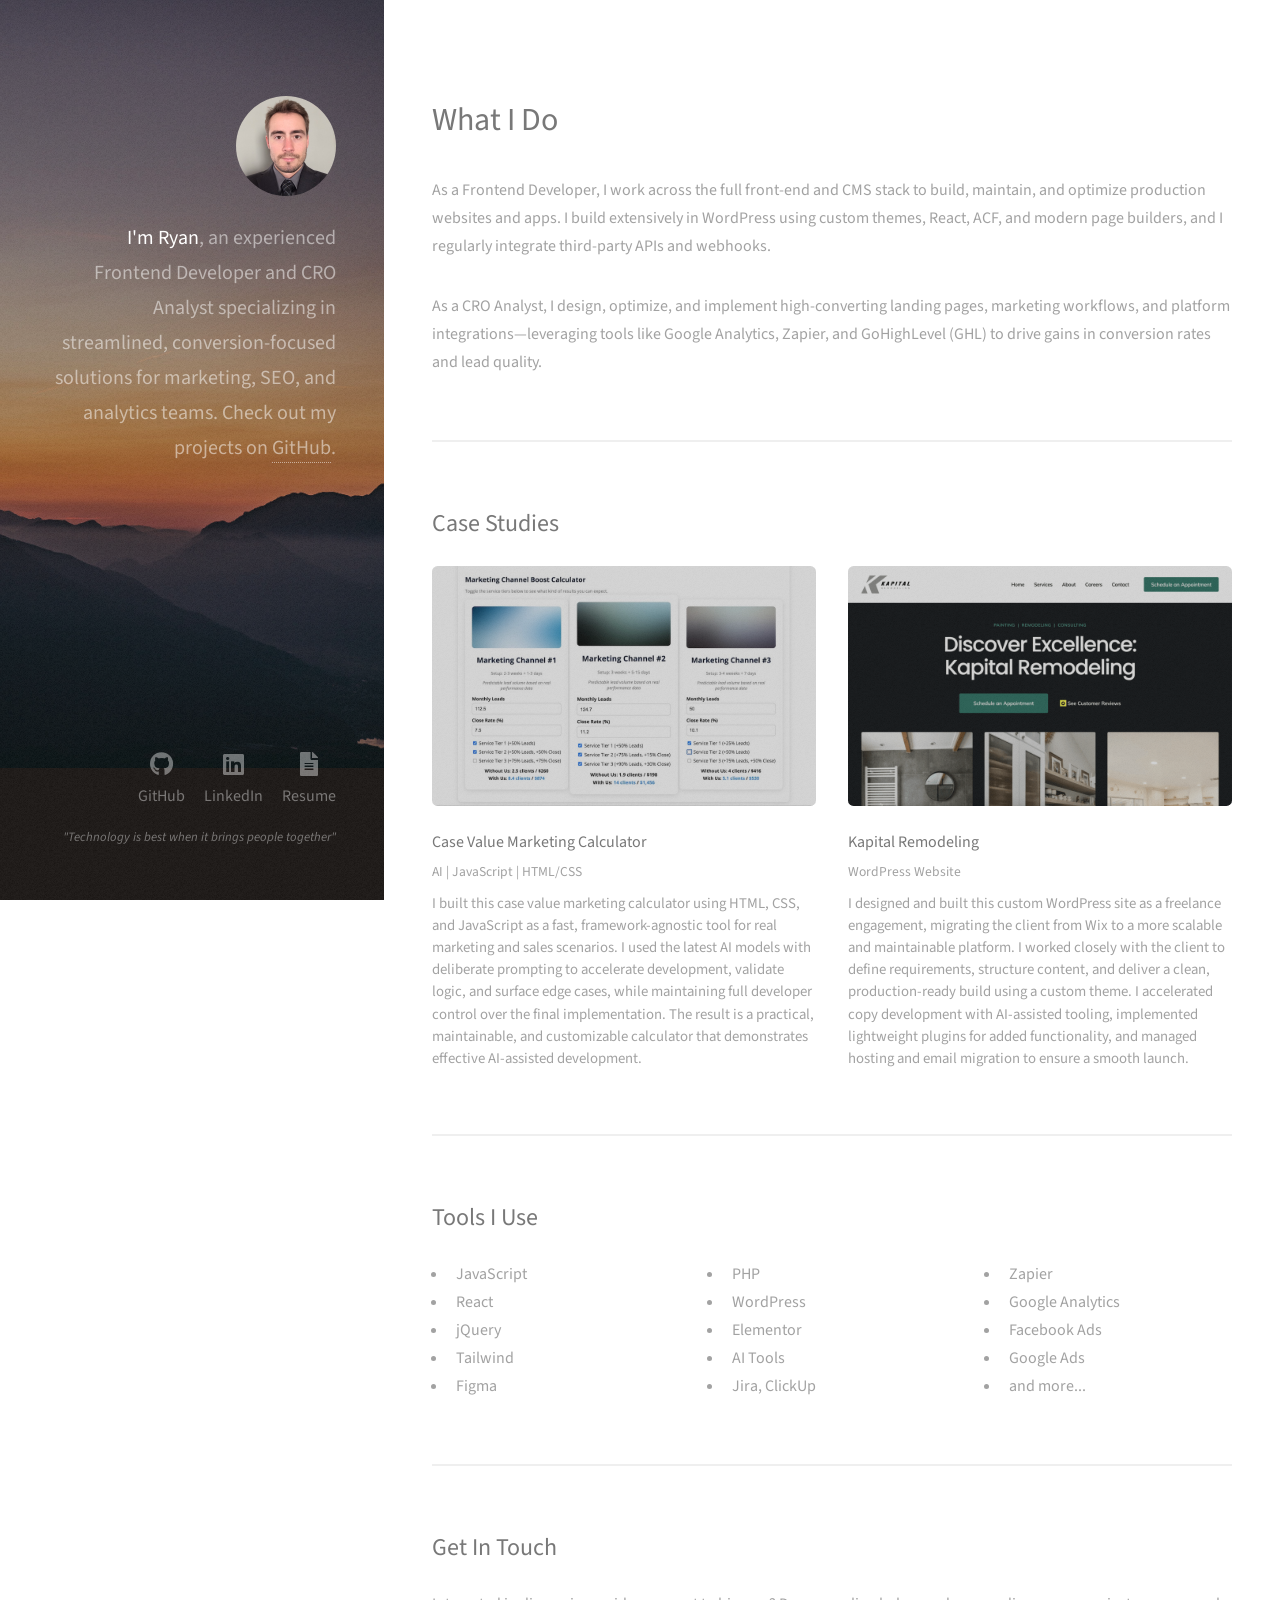
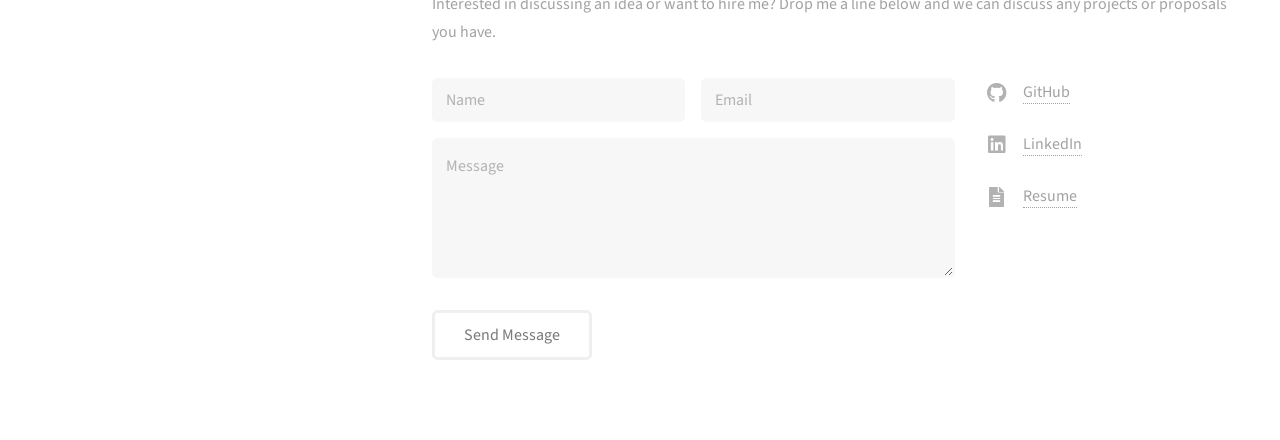
==== commit b5c3f8fb: "update content" ====
--- a/index.html
+++ b/index.html
@@ -12,7 +12,7 @@
 		<header id="header">
 			<div class="inner">
 				<a href="#" class="image avatar"><img src="images/fulls/avatar-ryan-then.jpg" alt="profile-picture" /></a>
-				<h1><strong>I'm Ryan</strong>, an experienced front-end developer specializing in streamlined, conversion-focused web solutions for marketing, SEO, and analytics teams. Check out my projects on <a href="https://github.com/RyanThen" target="_blank">GitHub</a>.</h1>
+				<h1><strong>I'm Ryan</strong>, an experienced Frontend Developer and CRO Analyst specializing in streamlined, conversion-focused solutions for marketing, SEO, and analytics teams. Check out my projects on <a href="https://github.com/RyanThen" target="_blank">GitHub</a>.</h1>
 			</div>
 		</header>
 
@@ -24,8 +24,8 @@
 					<header class="major">
 						<h2>What I Do</h2>
 					</header>
-					<p>I work across the full front-end and CMS stack to build, maintain, and optimize production websites and apps. I build extensively in WordPress using custom themes, React, ACF, and modern page builders, and I regularly integrate third-party APIs, webhooks, and automation tools to support real business workflows.</p>
-					<p style="display: none;">Beyond development, I collaborate closely with marketing and SEO teams, using tools like Google Analytics, Ads platforms, and CRM systems to support conversion-driven initiatives, while relying on modern design, project management, and AI tools to move quickly.</p>
+					<p>As a Frontend Developer, I work across the full front-end and CMS stack to build, maintain, and optimize production websites and apps. I build extensively in WordPress using custom themes, React, ACF, and modern page builders, and I regularly integrate third-party APIs and webhooks.</p>
+					<p>As a CRO Analyst, I design, optimize, and implement high-converting landing pages, marketing workflows, and platform integrations—leveraging tools like Google Analytics, Zapier, and GoHighLevel (GHL) to drive gains in conversion rates and lead quality.</p>
 					<ul style="display: none;" class="actions">
 						<li><a href="#" class="button">Learn More</a></li>
 					</ul>
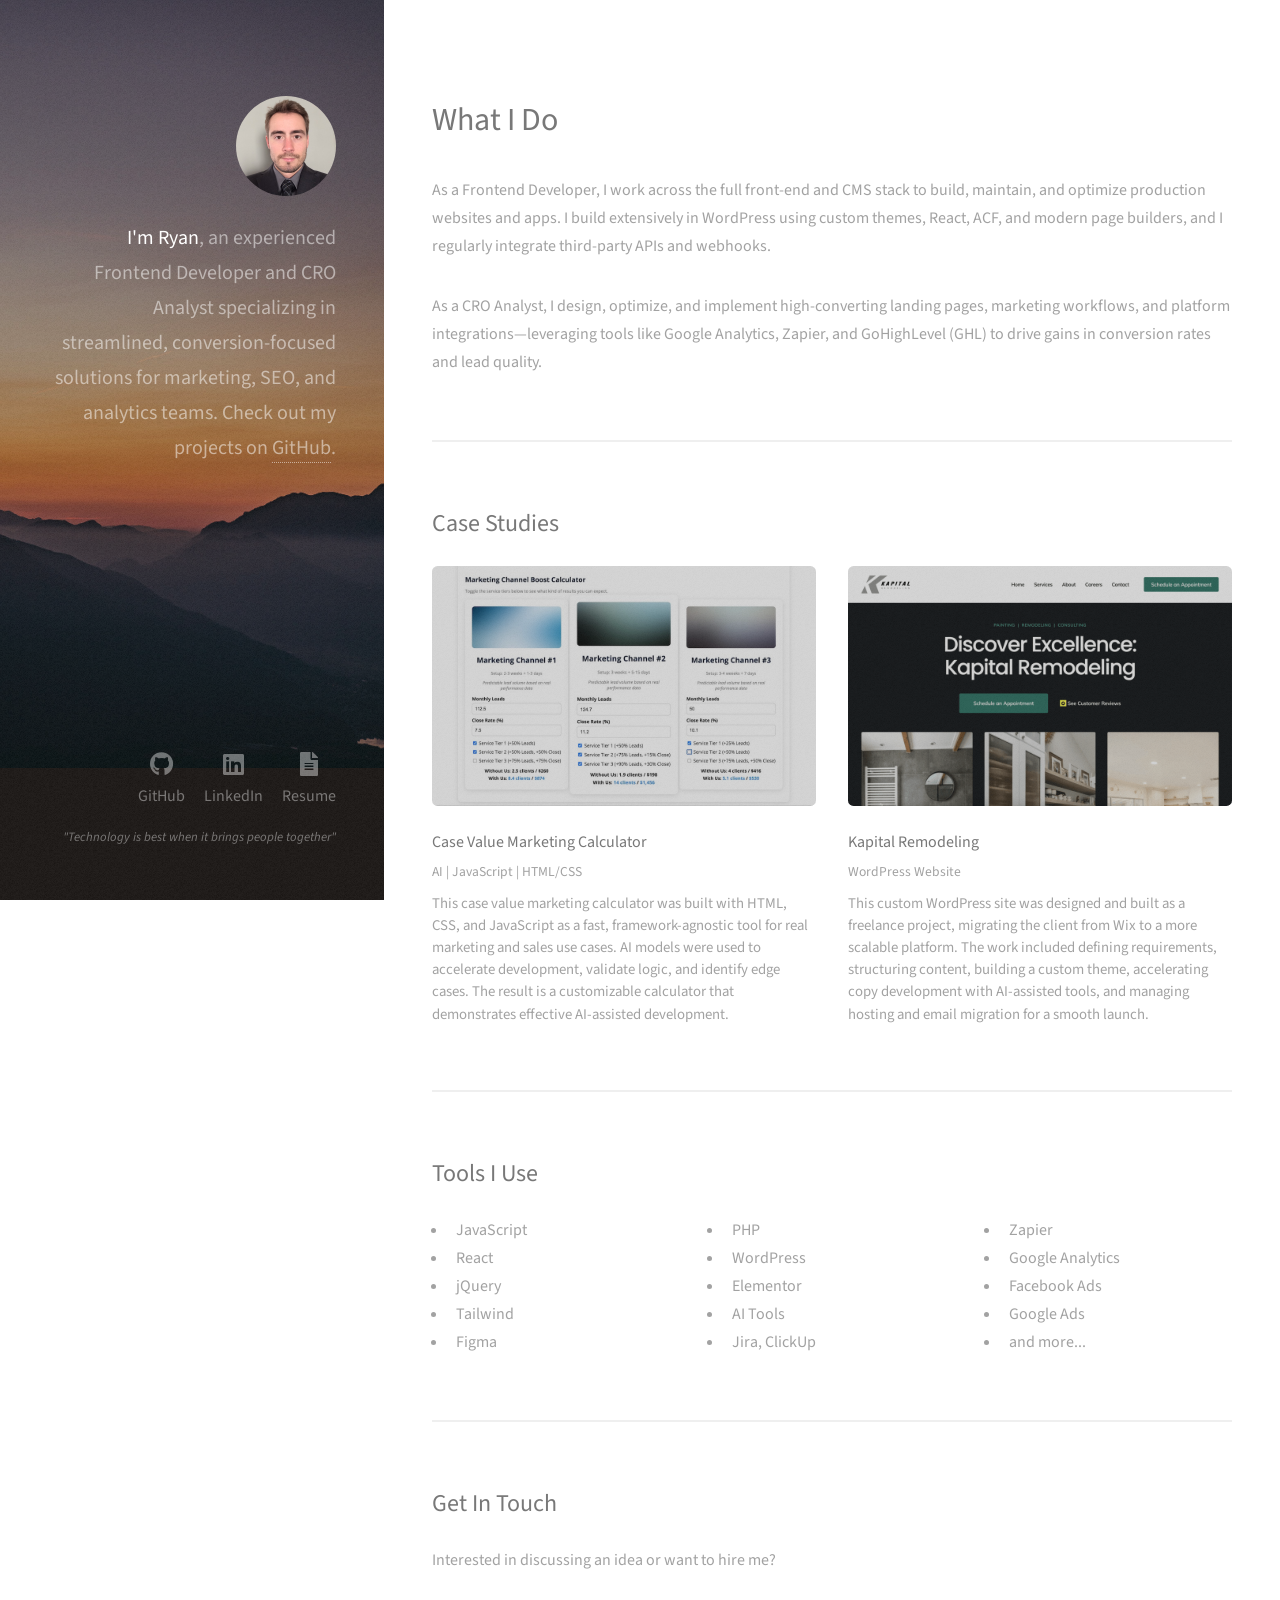
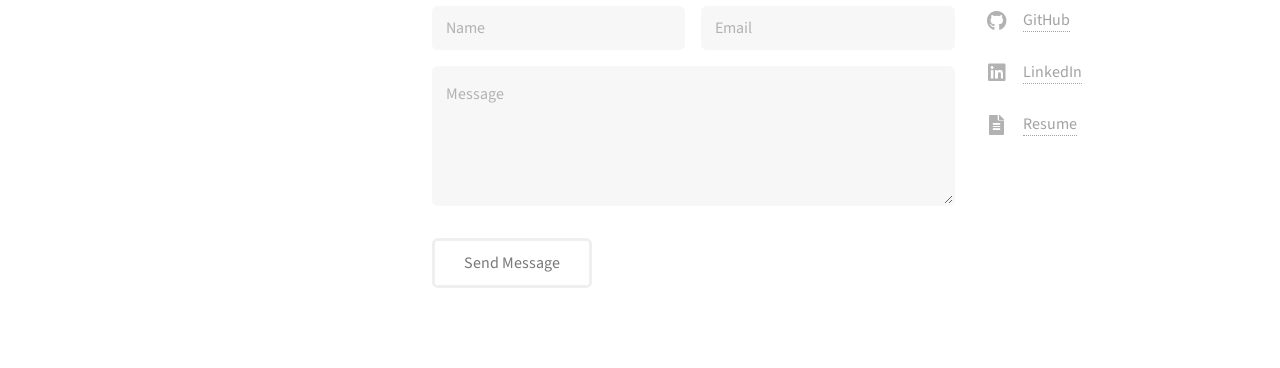
==== commit 3b36cb56: "update copy" ====
--- a/index.html
+++ b/index.html
@@ -39,13 +39,13 @@
 							<a href="projects/case-value-marketing-calculator/index.html" class="image fit thumb" target="_blank"><img src="images/projects/case-value-marketing-calc-c.jpeg" alt="Case value calculator project" /></a>
 							<h3>Case Value Marketing Calculator</h3>
 							<p>AI | JavaScript | HTML/CSS</p>
-							<p>I built this case value marketing calculator using HTML, CSS, and JavaScript as a fast, framework-agnostic tool for real marketing and sales scenarios. I used the latest AI models with deliberate prompting to accelerate development, validate logic, and surface edge cases, while maintaining full developer control over the final implementation. The result is a practical, maintainable, and customizable calculator that demonstrates effective AI-assisted development.</p>
+							<p>This case value marketing calculator was built with HTML, CSS, and JavaScript as a fast, framework-agnostic tool for real marketing and sales use cases. AI models were used to accelerate development, validate logic, and identify edge cases. The result is a customizable calculator that demonstrates effective AI-assisted development.</p>
 						</article>
 						<article class="col-6 col-12-xsmall work-item case-study-item">
 							<a href="https://kapitalremodeling.com/" class="image fit thumb" target="_blank"><img src="images/projects/kapital-remodeling-homepage-c.png" alt="Kapital Remodeling WordPress Website"></a>
 							<h3>Kapital Remodeling</h3>
 							<p>WordPress Website</p>
-							<p>I designed and built this custom WordPress site as a freelance engagement, migrating the client from Wix to a more scalable and maintainable platform. I worked closely with the client to define requirements, structure content, and deliver a clean, production-ready build using a custom theme. I accelerated copy development with AI-assisted tooling, implemented lightweight plugins for added functionality, and managed hosting and email migration to ensure a smooth launch.</p>
+							<p>This custom WordPress site was designed and built as a freelance project, migrating the client from Wix to a more scalable platform. The work included defining requirements, structuring content, building a custom theme, accelerating copy development with AI-assisted tools, and managing hosting and email migration for a smooth launch.</p>
 						</article>
 					</div>
 				</section>
@@ -94,7 +94,7 @@
 			<!-- Five -->
 				<section id="five">
 					<h2>Get In Touch</h2>
-					<p>Interested in discussing an idea or want to hire me? Drop me a line below and we can discuss any projects or proposals you have.</p>
+					<p>Interested in discussing an idea or want to hire me?</p>
 					<div class="row">
 						<div class="col-8 col-12-small">
 							<form method="post" action="#">
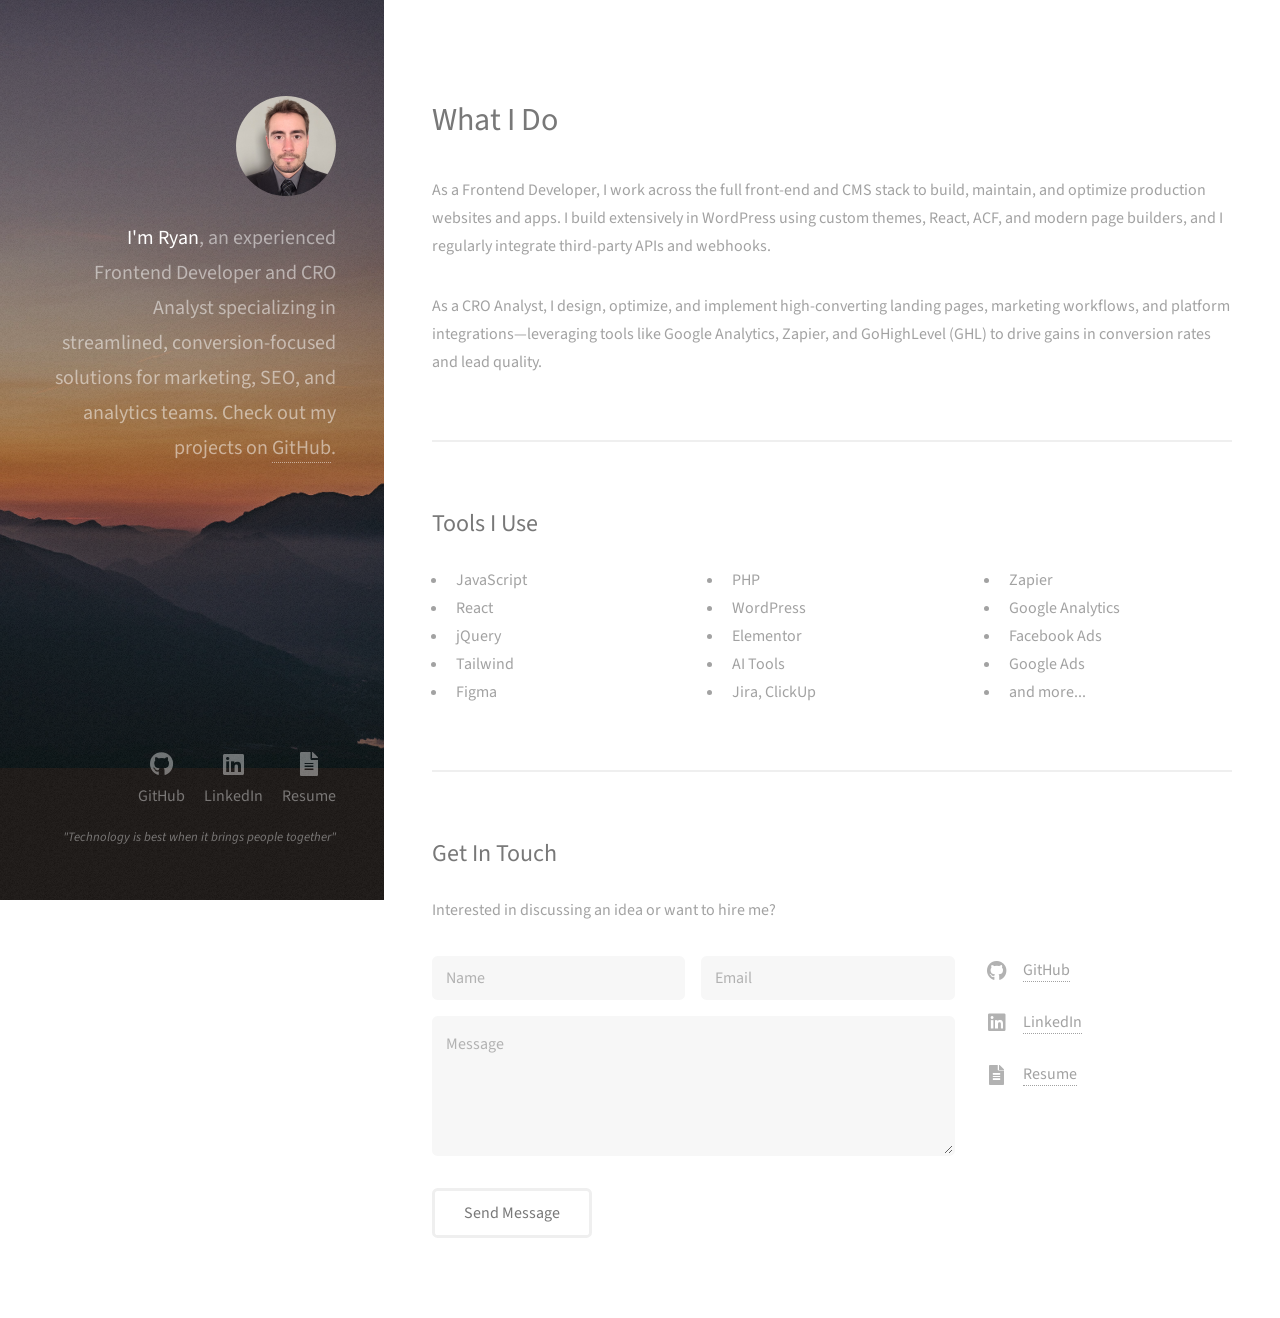
==== commit 8c9be1ee: "update text" ====
--- a/index.html
+++ b/index.html
@@ -32,7 +32,7 @@
 				</section>
 
 			<!-- Two -->
-				<section id="two">
+				<section id="two" style="display: none;">
 					<h2>Case Studies</h2>
 					<div class="row">
 						<article class="col-6 col-12-xsmall work-item case-study-item">
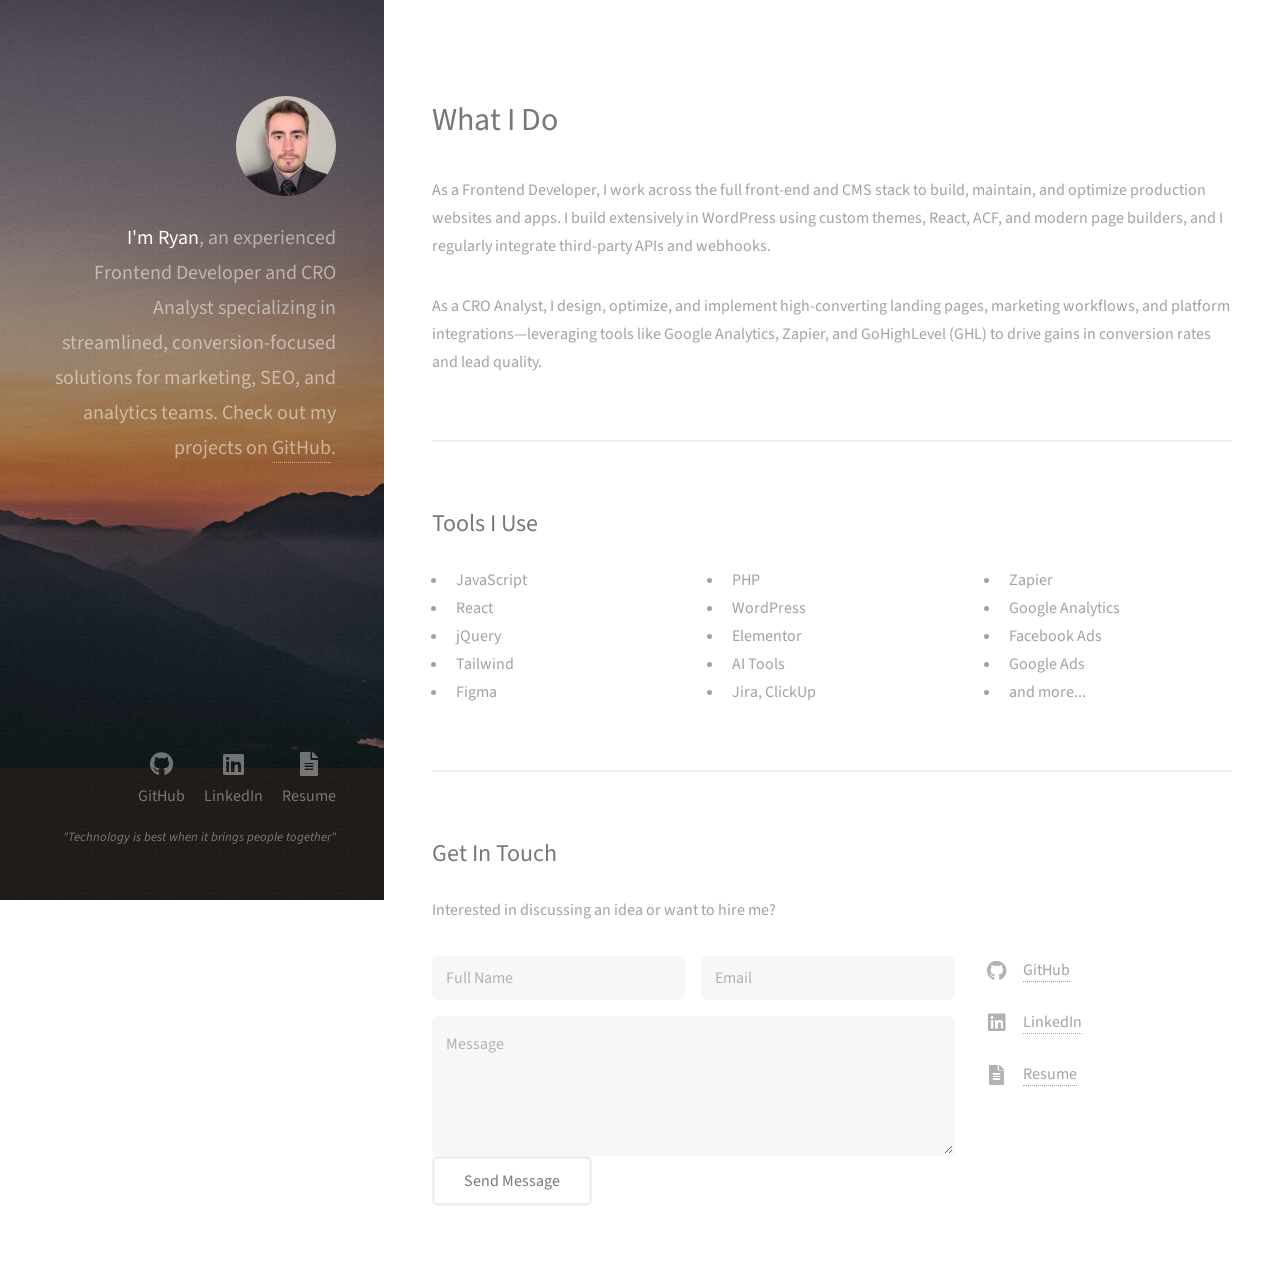
==== commit 9945fe1b: "update contact form" ====
--- a/index.html
+++ b/index.html
@@ -97,16 +97,27 @@
 					<p>Interested in discussing an idea or want to hire me?</p>
 					<div class="row">
 						<div class="col-8 col-12-small">
-							<form method="post" action="#">
+							<form action="https://api.web3forms.com/submit" method="POST">
+								<input type="hidden" name="access_key" value="86158527-8c9c-41db-b9be-66ed0a93a4c2">
+								<input type="hidden" name="subject" value="New Portfolio Inquiry">
+								<input type="hidden" name="from_name" value="Ryan Then Portfolio">
+								<!-- Honeypot spam protection -->
+								<input type="checkbox" name="botcheck" style="display:none;">
 								<div class="row gtr-uniform gtr-50">
-									<div class="col-6 col-12-xsmall"><input type="text" name="name" id="name" placeholder="Name" /></div>
-									<div class="col-6 col-12-xsmall"><input type="email" name="email" id="email" placeholder="Email" /></div>
-									<div class="col-12"><textarea name="message" id="message" placeholder="Message" rows="4"></textarea></div>
+									<div class="col-6 col-12-xsmall">
+										<input type="text" name="full_name" id="name" placeholder="Full Name" required>
+									</div>
+									<div class="col-6 col-12-xsmall">
+										<input type="email" name="email" id="email" placeholder="Email" required>
+									</div>
+									<div class="col-12">
+										<textarea name="message" id="message" placeholder="Message" rows="4" required></textarea>
+									</div>
 								</div>
+								<ul class="actions">
+									<li><input type="submit" value="Send Message"></li>
+								</ul>
 							</form>
-							<ul class="actions">
-								<li><input type="submit" value="Send Message" /></li>
-							</ul>
 						</div>
 						<div class="col-4 col-12-small">
 							<ul class="labeled-icons">
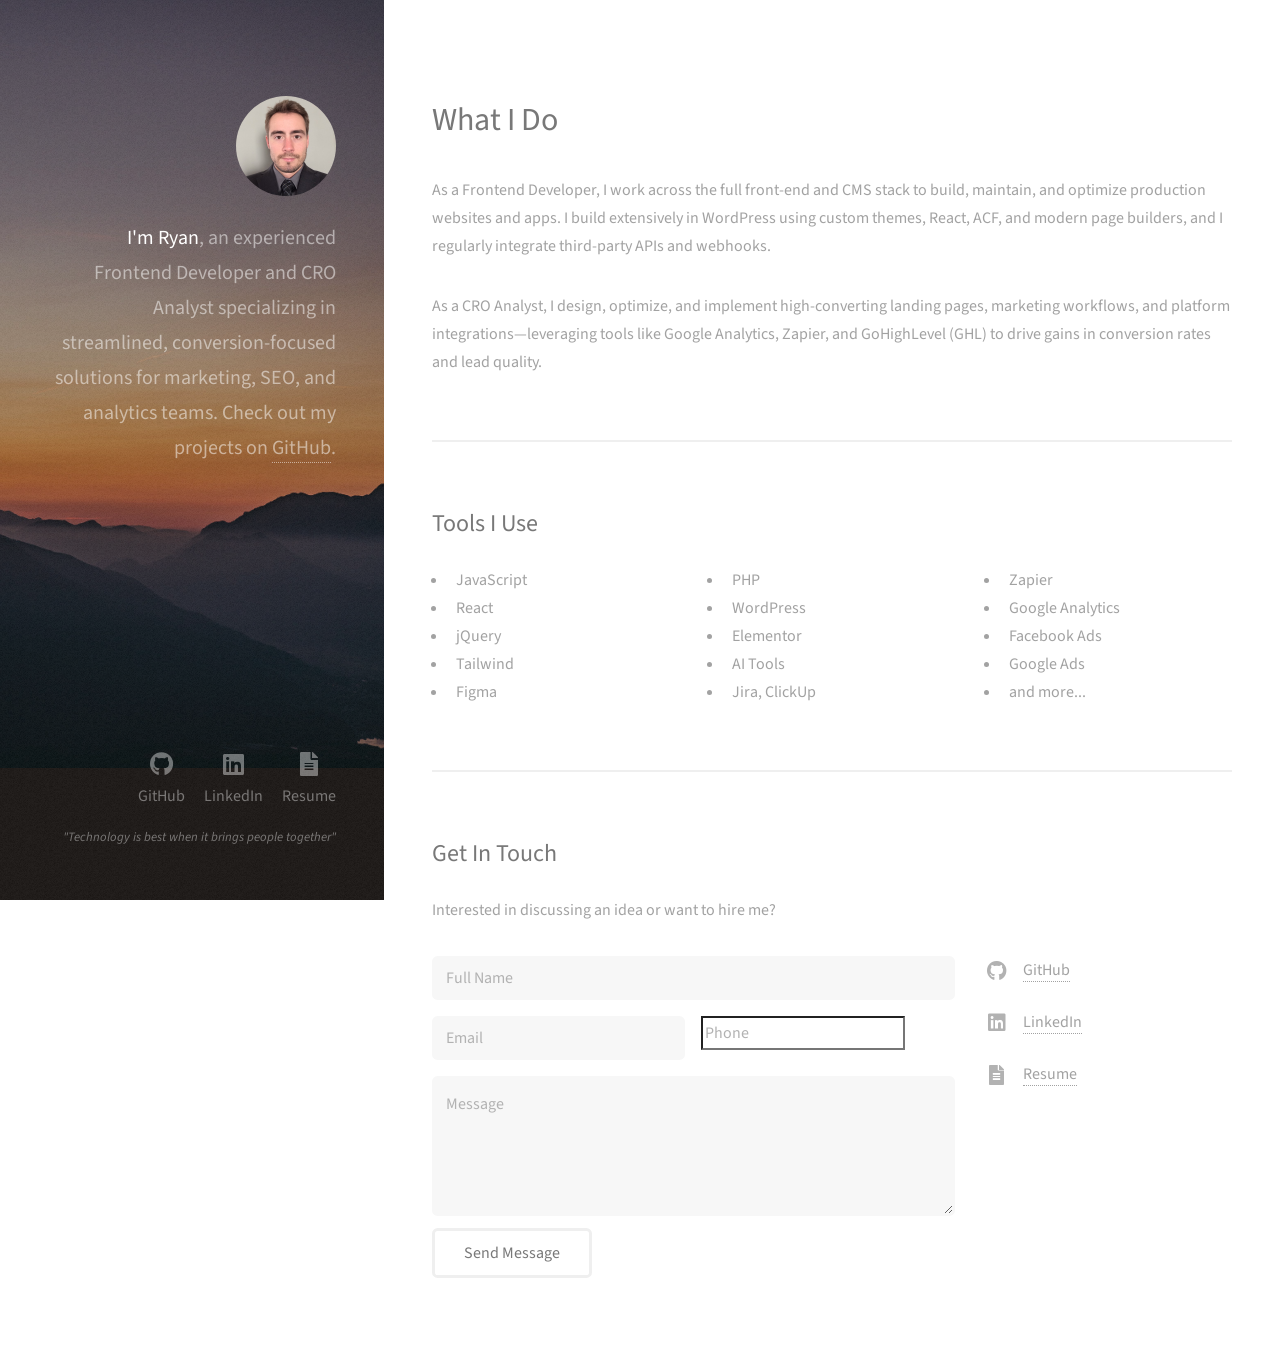
==== commit 616b5555: "add phone field" ====
--- a/index.html
+++ b/index.html
@@ -97,18 +97,20 @@
 					<p>Interested in discussing an idea or want to hire me?</p>
 					<div class="row">
 						<div class="col-8 col-12-small">
-							<form action="https://api.web3forms.com/submit" method="POST">
+							<form action="https://api.web3forms.com/submit" method="POST" id="contact-form">
 								<input type="hidden" name="access_key" value="86158527-8c9c-41db-b9be-66ed0a93a4c2">
 								<input type="hidden" name="subject" value="New Portfolio Inquiry">
 								<input type="hidden" name="from_name" value="Ryan Then Portfolio">
-								<!-- Honeypot spam protection -->
 								<input type="checkbox" name="botcheck" style="display:none;">
 								<div class="row gtr-uniform gtr-50">
-									<div class="col-6 col-12-xsmall">
+									<div class="col-12">
 										<input type="text" name="full_name" id="name" placeholder="Full Name" required>
 									</div>
 									<div class="col-6 col-12-xsmall">
 										<input type="email" name="email" id="email" placeholder="Email" required>
+									</div>
+									<div class="col-6 col-12-xsmall">
+										<input type="phone" name="phone" id="phone" placeholder="Phone" required>
 									</div>
 									<div class="col-12">
 										<textarea name="message" id="message" placeholder="Message" rows="4" required></textarea>
@@ -117,6 +119,7 @@
 								<ul class="actions">
 									<li><input type="submit" value="Send Message"></li>
 								</ul>
+								<p id="form-result"></p>
 							</form>
 						</div>
 						<div class="col-4 col-12-small">
--- a/assets/css/main.css
+++ b/assets/css/main.css
@@ -3233,6 +3233,8 @@
 .case-study-item:last-of-type { margin-bottom: 0; }
 /* .recent-work-item img { height: 220px; object-fit: cover; } */
 
+form ul.actions { padding-top: 1.25rem; }
+
 #footer .icon::before { width: 100%; text-align: center; }
 #footer .icon > .label { display: block; }
 
@@ -3244,7 +3246,11 @@
 }
 
 @media screen and (min-width: 981px) {
-	#header h1 { max-width: 393px; margin-left: auto; }
+	#header h1 { max-width: 390px; margin-left: auto; }
+}
+
+@media screen and (max-width: 1280px) {
+	form ul.actions { padding-top: 0.75rem; }
 }
 
 @media screen and (max-width: 736px) {
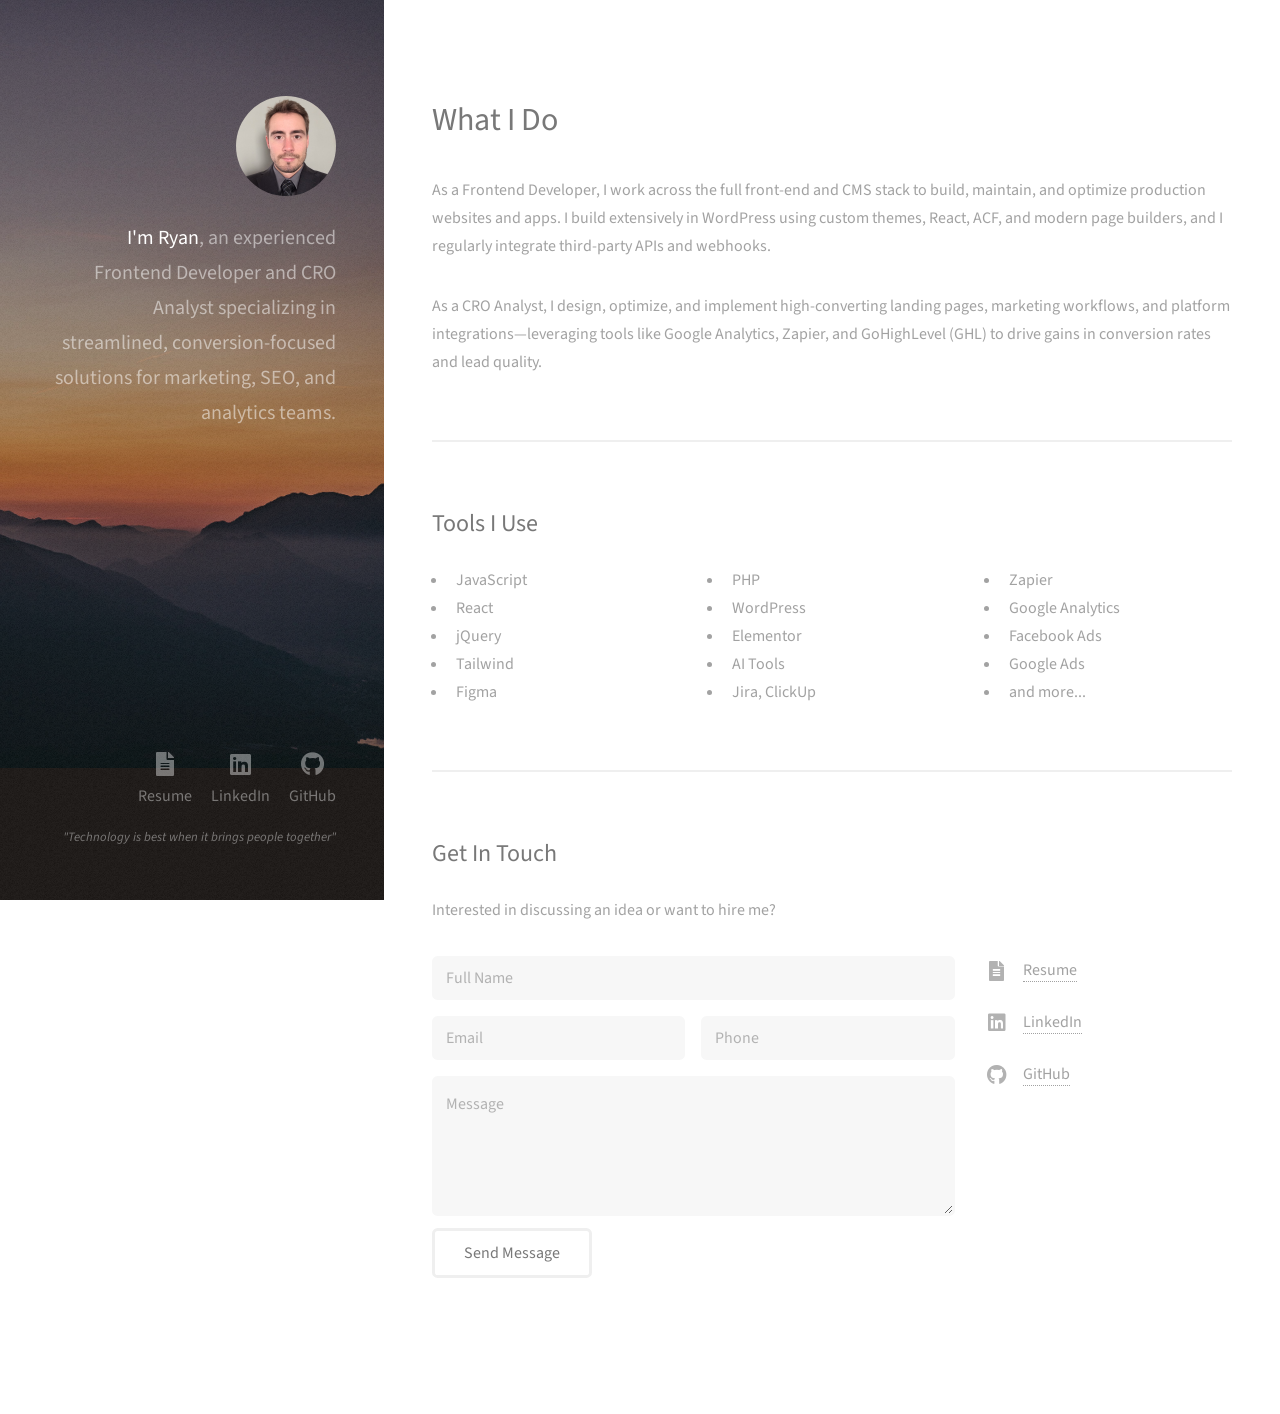
==== commit a179e847: "update text" ====
--- a/index.html
+++ b/index.html
@@ -12,7 +12,7 @@
 		<header id="header">
 			<div class="inner">
 				<a href="#" class="image avatar"><img src="images/fulls/avatar-ryan-then.jpg" alt="profile-picture" /></a>
-				<h1><strong>I'm Ryan</strong>, an experienced Frontend Developer and CRO Analyst specializing in streamlined, conversion-focused solutions for marketing, SEO, and analytics teams. Check out my projects on <a href="https://github.com/RyanThen" target="_blank">GitHub</a>.</h1>
+				<h1><strong>I'm Ryan</strong>, an experienced Frontend Developer and CRO Analyst specializing in streamlined, conversion-focused solutions for marketing, SEO, and analytics teams. <span style="display:none;">Check out my projects on <a href="https://github.com/RyanThen" target="_blank">GitHub</a>.</span></h1>
 			</div>
 		</header>
 
@@ -125,16 +125,16 @@
 						<div class="col-4 col-12-small">
 							<ul class="labeled-icons">
 								<li>
-									<h3 class="icon brands fa-github"><span class="label">GitHub</span></h3>
-									<a href="https://github.com/RyanThen" target="_blank">GitHub</a>
+									<h3 class="icon solid fa-file-alt"><span class="label">Resume</span></h3>
+									<a href="images/pdf/Ryan-Then-Resume-For-Web.pdf" target="_blank">Resume</a>
 								</li>
 								<li>
 									<h3 class="icon brands fa-linkedin"><span class="label">LindedIn</span></h3>
 									<a href="https://www.linkedin.com/in/ryan-then-0b850393/" target="_blank">LinkedIn</a>
 								</li>
 								<li>
-									<h3 class="icon solid fa-file-alt"><span class="label">Resume</span></h3>
-									<a href="images/pdf/Ryan-Then-Resume-For-Web.pdf" target="_blank">Resume</a>
+									<h3 class="icon brands fa-github"><span class="label">GitHub</span></h3>
+									<a href="https://github.com/RyanThen" target="_blank">GitHub</a>
 								</li>
 							</ul>
 						</div>
@@ -147,9 +147,9 @@
 		<footer id="footer">
 			<div class="inner">
 				<ul class="icons">
+					<li><a href="images/pdf/Ryan-Then-Resume-For-Web.pdf" class="icon solid fa-file-alt" target="_blank"><span class="label">Resume</span></a></li>
+					<li><a href="https://www.linkedin.com/in/ryan-then-0b850393/" class="icon brands fa-linkedin" target="_blank"><span class="label">LinkedIn</span></a></li>
 					<li><a href="https://github.com/RyanThen" class="icon brands fa-github" target="_blank"><span class="label">GitHub</span></a></li>
-					<li><a href="https://www.linkedin.com/in/ryan-then-0b850393/" class="icon brands fa-linkedin" target="_blank"><span class="label">LinkedIn</span></a></li>
-					<li><a href="images/pdf/Ryan-Then-Resume-For-Web.pdf" class="icon solid fa-file-alt" target="_blank"><span class="label">Resume</span></a></li>
 				</ul>
 				<ul class="copyright">
 					<li><em>"Technology is best when it brings people together"</em></li>
--- a/assets/css/main.css
+++ b/assets/css/main.css
@@ -1811,6 +1811,7 @@
 	input[type="text"],
 	input[type="password"],
 	input[type="email"],
+	input[type="phone"],
 	select,
 	textarea {
 		-moz-appearance: none;
@@ -1831,6 +1832,7 @@
 		input[type="text"]:invalid,
 		input[type="password"]:invalid,
 		input[type="email"]:invalid,
+		input[type="phone"]:invalid,
 		select:invalid,
 		textarea:invalid {
 			box-shadow: none;
@@ -1839,6 +1841,7 @@
 		input[type="text"]:focus,
 		input[type="password"]:focus,
 		input[type="email"]:focus,
+		input[type="phone"]:focus,
 		select:focus,
 		textarea:focus {
 			border-color: #49bf9d;
@@ -1870,6 +1873,7 @@
 	input[type="text"],
 	input[type="password"],
 	input[type="email"],
+	input[type="phone"],
 	select {
 		height: 2.75em;
 	}
@@ -3234,6 +3238,7 @@
 /* .recent-work-item img { height: 220px; object-fit: cover; } */
 
 form ul.actions { padding-top: 1.25rem; }
+#form-result { margin-top: 1rem; font-weight: 600; min-height: 24px; transition: opacity .25s ease; }
 
 #footer .icon::before { width: 100%; text-align: center; }
 #footer .icon > .label { display: block; }
